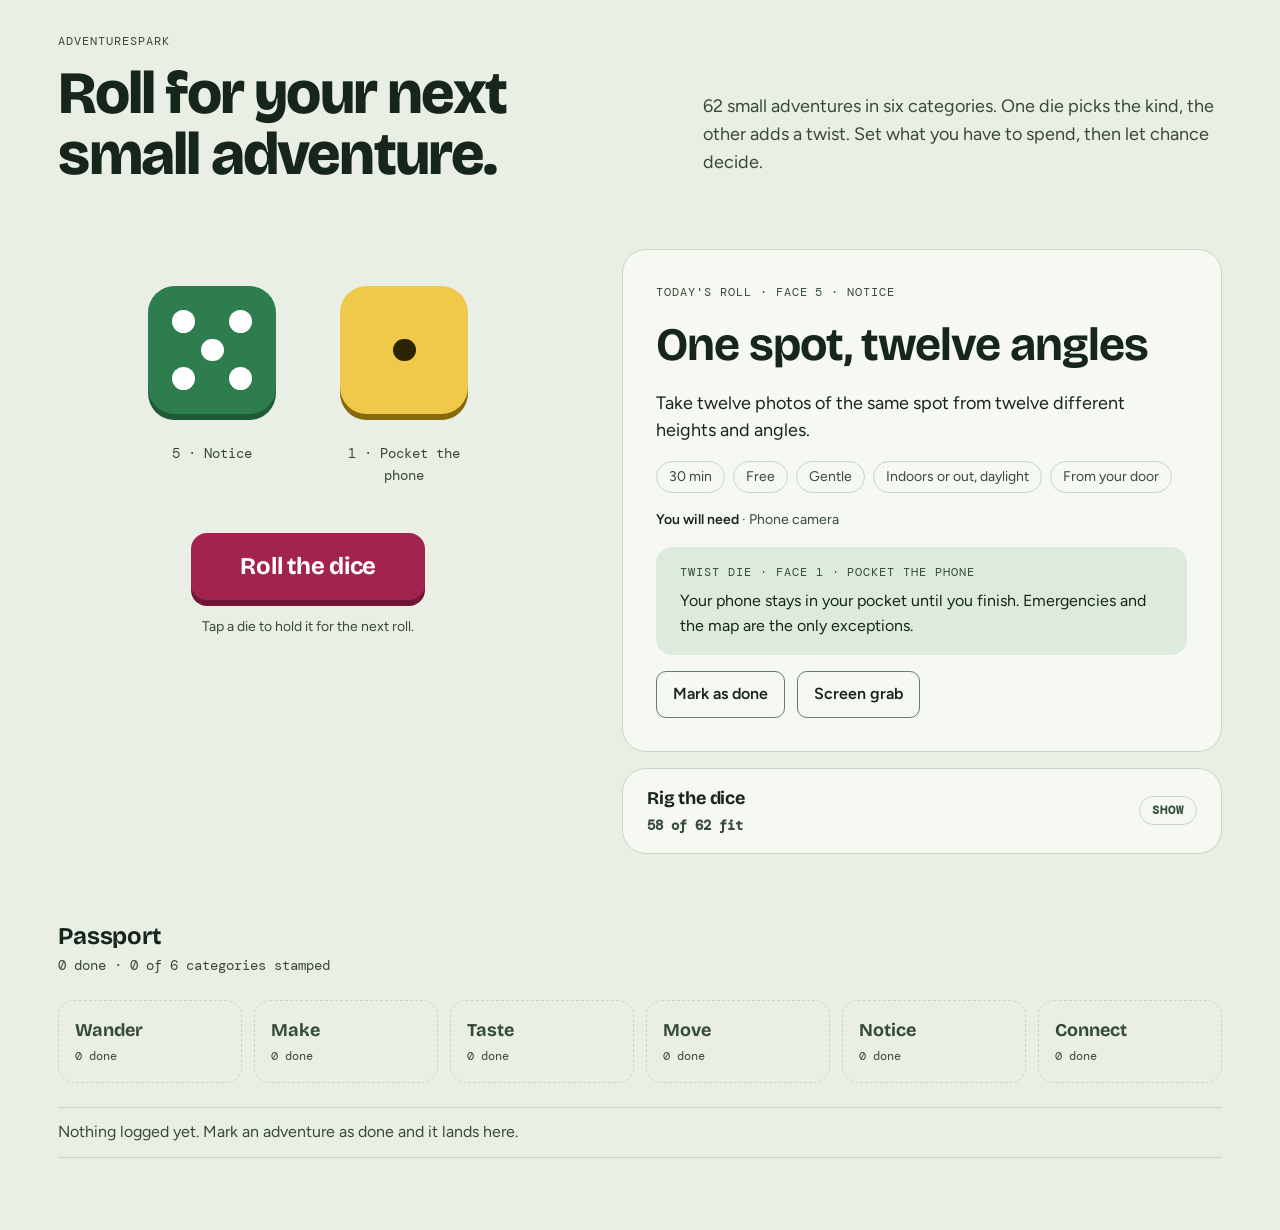
==== index.html @ 7edff2b3 "AdventureSpark v2: dice, constraints, 62 adventures, passport Co-Authored-By: Claude Sonnet 5.5 <nor" ====
<!doctype html>
<html lang="en-GB">
<head>
<meta charset="utf-8">
<meta name="viewport" content="width=device-width, initial-scale=1, viewport-fit=cover">
<meta name="description" content="Roll two dice to pick a small adventure that fits your time, budget, energy and company.">
<style>
:root{color-scheme:light;padding-top:env(safe-area-inset-top,0px);padding-bottom:env(safe-area-inset-bottom,0px)}
body{margin:0;font:14px system-ui}
img{max-width:100%}
[hidden]{display:none!important}
</style>
</head>
<body>
<title>AdventureSpark</title>
<link rel="stylesheet" href="https://fonts.googleapis.com/css2?family=Bricolage+Grotesque:opsz,wght@12..96,500..800&family=DM+Mono:wght@400;500&family=Figtree:wght@400;500;600;700&display=swap">
<style>
/* AdventureSpark design system
   Palette: Meadow. Colour roles: bg, surface, fg, muted, line; accent for selected states; tint for quiet panels;
   d1 category die, d2 twist die, go roll button. The three action hues stay apart so each job reads at a glance.
   Type: Bricolage Grotesque for display, Figtree for text, DM Mono for labels and numbers.
   Space 4/8/12/16/24/32/48/72. Radius 10/16/24. No icons: state is shown in words and colour.
   Layout: centred dice stage and result on the left, the constraint panel on the right, passport underneath. */
:root{
  --s-1:4px;--s-2:8px;--s-3:12px;--s-4:16px;--s-5:24px;--s-6:32px;--s-7:48px;--s-8:72px;
  --r-1:10px;--r-2:16px;--r-3:24px;
  --fs-xs:.75rem;--fs-sm:.875rem;--fs-md:1rem;--fs-lg:1.125rem;--fs-xl:1.5rem;
  --fs-2xl:clamp(1.9rem,4.2vw,2.9rem);--fs-hero:clamp(2.3rem,4.8vw,3.75rem);
  --display:"Bricolage Grotesque","Avenir Next","Segoe UI",system-ui,sans-serif;
  --body:"Figtree","Segoe UI",system-ui,-apple-system,sans-serif;
  --mono:"DM Mono",ui-monospace,"SFMono-Regular",Menlo,monospace;
}
:root{--bg:#E9EFE4;--surface:#F6F9F2;--fg:#17261A;--muted:#364A39;--line:#C9D6C2;--ctl:#667D69;--accent:#1B5934;--accent-fg:#FFFFFF;--tint:#DCEBDD;--d1:#2E7D4F;--d1-pip:#FFFFFF;--d1-deep:#1E5A37;--d2:#F0C94A;--d2-pip:#2E2300;--d2-deep:#85690A;--go:#A2234F;--go-fg:#FFFFFF;--go-deep:#701538}
@media (prefers-color-scheme: dark){:root:not([data-theme="light"]){--bg:#0F1B14;--surface:#16261C;--fg:#E3EFE5;--muted:#B5C9B9;--line:#25392B;--ctl:#6F8A75;--accent:#6FC99A;--accent-fg:#07210F;--tint:#183326;--d1:#6FC99A;--d1-pip:#07210F;--d1-deep:#3E8F64;--d2:#E8C451;--d2-pip:#2E2300;--d2-deep:#A8892A;--go:#F27AA2;--go-fg:#2A0614;--go-deep:#B04A70;color-scheme:dark}}
:root[data-theme="dark"]{--bg:#0F1B14;--surface:#16261C;--fg:#E3EFE5;--muted:#B5C9B9;--line:#25392B;--ctl:#6F8A75;--accent:#6FC99A;--accent-fg:#07210F;--tint:#183326;--d1:#6FC99A;--d1-pip:#07210F;--d1-deep:#3E8F64;--d2:#E8C451;--d2-pip:#2E2300;--d2-deep:#A8892A;--go:#F27AA2;--go-fg:#2A0614;--go-deep:#B04A70;color-scheme:dark}

*,*::before,*::after{box-sizing:border-box}
body{background:var(--bg);color:var(--fg);font:var(--fs-md)/1.55 var(--body);
  padding-block:var(--s-6) var(--s-8);
  padding-left:max(16px,env(safe-area-inset-left,0px));
  padding-right:max(16px,env(safe-area-inset-right,0px));}
.wrap{width:100%;max-width:1240px;margin-inline:auto;padding-inline:clamp(0px,3vw,40px);display:flex;flex-direction:column;gap:clamp(32px,5vw,64px)}
button{font:inherit;color:inherit;cursor:pointer}
:focus-visible{outline:2px solid var(--accent);outline-offset:3px}
h1,h2,h3,p,ul,ol{margin:0}
.eyebrow,.tag,.flabel{font-family:var(--mono);font-size:var(--fs-xs);letter-spacing:.08em;text-transform:uppercase;color:var(--muted)}

/* Header */
.top{display:flex;flex-direction:column;gap:var(--s-4)}
h1{font-family:var(--display);font-weight:800;font-size:var(--fs-hero);line-height:1.02;letter-spacing:-.03em;max-width:16ch;text-wrap:balance}
.lede{color:var(--muted);max-width:54ch;font-size:var(--fs-lg)}

/* Page grid */

/* Dice stage, centred */
.stage{--sz:clamp(96px,13vw,128px);display:flex;flex-direction:column;align-items:center;gap:var(--s-6);padding-block:var(--s-3) 0}
.dice{display:flex;gap:clamp(28px,6vw,64px)}
.die-col{display:flex;flex-direction:column;align-items:center;gap:var(--s-4);min-width:0}
.die{width:var(--sz);height:var(--sz);border-radius:calc(var(--sz) * .21);border:0;padding:calc(var(--sz) * .165);
  display:grid;grid-template-columns:repeat(3,1fr);grid-template-rows:repeat(3,1fr)}
.die-slot{height:calc(var(--sz) + 26px);display:flex;align-items:center}
.die i{display:block;width:80%;aspect-ratio:1;border-radius:50%;margin:auto}
#die1{background:var(--d1);--deep:var(--d1-deep)}
#die1 i.on{background:var(--d1-pip)}
#die2{background:var(--d2);--deep:var(--d2-deep)}
#die2 i.on{background:var(--d2-pip)}
.die{box-shadow:0 6px 0 var(--deep)}
.die[aria-pressed="true"]{box-shadow:0 6px 0 var(--deep),0 3px 0 7px var(--bg),0 3px 0 10px var(--fg)}
.die:focus-visible{outline:3px solid var(--accent);outline-offset:17px}
.die-label{font-family:var(--mono);font-size:var(--fs-sm);color:var(--muted);height:4.7em;max-width:14ch;text-align:center}
@keyframes tumble{0%{transform:rotate(0) translateY(0)}25%{transform:rotate(-12deg) translateY(-10px)}50%{transform:rotate(9deg) translateY(0)}75%{transform:rotate(-5deg) translateY(-5px)}100%{transform:rotate(0) translateY(0)}}
.rolling .die{animation:tumble .5s ease-in-out infinite}
.rolling .die-col:nth-child(2) .die{animation-delay:.12s}
.stage-actions{display:flex;flex-direction:column;align-items:center;gap:var(--s-4)}
.hint{font-size:var(--fs-sm);color:var(--muted);max-width:30ch;text-align:center}

/* Buttons */
.btn{min-height:44px;border:1px solid var(--ctl);background:var(--surface);border-radius:var(--r-1);padding:10px 16px;font-weight:600}
.btn:hover{border-color:var(--muted)}
.btn.primary{background:var(--accent);color:var(--accent-fg);border-color:var(--accent)}
.btn.primary:hover{filter:brightness(1.08)}
.btn.go{background:var(--go);color:var(--go-fg);border-color:transparent;box-shadow:0 6px 0 var(--go-deep);
  font-family:var(--display);font-weight:700;font-size:var(--fs-xl);letter-spacing:-.01em;padding:14px 48px;border-radius:var(--r-2);
  transition:transform .08s ease,box-shadow .08s ease}
.btn.go:hover{filter:brightness(1.06)}
.btn.go:active{transform:translateY(4px);box-shadow:0 2px 0 var(--go-deep)}
.stage .btn.go{min-width:min(100%,280px)}
.rig .btn.go{font-size:var(--fs-lg);padding:12px 28px}
.btn[disabled]{opacity:.55;cursor:default}
.btn[aria-pressed="true"]{background:var(--tint);border-color:var(--accent)}

/* Result card */
.card{background:var(--surface);border:1px solid var(--line);border-radius:var(--r-3);padding:clamp(20px,4vw,40px);display:flex;flex-direction:column;gap:var(--s-5)}
.adv-title{font-family:var(--display);font-weight:700;font-size:var(--fs-2xl);line-height:1.2;letter-spacing:-.02em;text-wrap:balance}
.adv-desc{font-size:var(--fs-lg);max-width:60ch}
.chips{list-style:none;padding:0;display:flex;flex-wrap:wrap;gap:var(--s-2)}
.chips li{font-size:var(--fs-sm);padding:4px 12px;border-radius:999px;border:1px solid var(--line);color:var(--muted)}
.kit{font-size:var(--fs-sm);color:var(--muted)}
.kit,.twist p,.note{max-width:70ch}
.sr-only{position:absolute;width:1px;height:1px;margin:-1px;padding:0;overflow:hidden;clip:rect(0 0 0 0);white-space:nowrap;border:0}
.btn[aria-disabled="true"]{opacity:.6;cursor:default}
.kit b{color:var(--fg);font-weight:600}
.twist{background:var(--tint);border-radius:var(--r-2);padding:var(--s-4) var(--s-5);display:flex;flex-direction:column;gap:var(--s-2)}
.note{font-size:var(--fs-sm);color:var(--muted)}
.actions{display:flex;flex-wrap:wrap;align-items:center;gap:var(--s-3)}
#toast{font-size:var(--fs-sm);color:var(--muted)}
.empty-actions{display:flex;flex-wrap:wrap;gap:var(--s-3)}

/* Play row: dice left, result right. Both sit inside the first screen on a laptop. */
.play{display:grid;grid-template-columns:minmax(0,1fr);gap:var(--s-6);align-items:start}
.side{display:flex;flex-direction:column;gap:var(--s-4);min-width:0}
@media (min-width:960px){
  .top{display:grid;grid-template-columns:minmax(0,1.15fr) minmax(0,1fr);column-gap:var(--s-7);row-gap:var(--s-3);align-items:end}
  .top .eyebrow{grid-column:1/-1}
  h1{max-width:none}
  .lede{padding-bottom:var(--s-2)}
  .play{grid-template-columns:minmax(0,5fr) minmax(0,6fr);gap:clamp(32px,5vw,80px)}
  .stage{gap:var(--s-5);padding-top:var(--s-5)}
  .card{padding:clamp(24px,2.6vw,36px);gap:var(--s-4)}
}
@media (min-width:960px) and (max-height:760px){
  .stage{--sz:clamp(88px,10vw,112px);gap:var(--s-4);padding-top:var(--s-2)}
  .card{gap:var(--s-3)}
}

/* Constraint panel: closed by default and secondary to the roll */
.rig{background:var(--surface);border:1px solid var(--line);border-radius:var(--r-3);min-width:0}
.rig h2{margin:0}
.rig-head{min-height:44px;width:100%;display:flex;justify-content:space-between;align-items:center;gap:var(--s-3);background:transparent;border:0;padding:var(--s-4) var(--s-5);text-align:left;border-radius:var(--r-3)}
.rig-title{display:block;font-family:var(--display);font-weight:700;font-size:var(--fs-lg);letter-spacing:-.01em}
.rig-head .count{display:block;margin-top:2px}
.rig-state{flex:none;font-family:var(--mono);font-size:var(--fs-xs);letter-spacing:.08em;text-transform:uppercase;color:var(--muted);border:1px solid var(--line);border-radius:999px;padding:4px 12px}
.rig-body{display:grid;grid-template-rows:1fr;transition:grid-template-rows .3s ease,visibility .3s}
.rig.collapsed .rig-body{grid-template-rows:0fr;visibility:hidden}
.rig-clip{overflow:hidden;min-height:0}
.rig-pad{padding:0 var(--s-5) var(--s-5);display:flex;flex-direction:column;gap:var(--s-5)}
.count{font-family:var(--mono);font-size:var(--fs-sm);color:var(--muted)}
.filters{display:grid;grid-template-columns:repeat(auto-fit,minmax(min(100%,260px),1fr));gap:var(--s-5) var(--s-6)}
.fgroup{display:flex;flex-direction:column;gap:var(--s-2);min-width:0}
.chips-row{display:flex;flex-wrap:wrap;gap:var(--s-2)}
.chip{min-height:44px;border:1px solid var(--ctl);background:transparent;border-radius:999px;padding:6px 16px;font-size:var(--fs-sm);font-weight:500}
.chip:hover{border-color:var(--muted)}
.chip[aria-checked="true"]{background:var(--accent);border-color:var(--accent);color:var(--accent-fg)}
.toggle{min-height:44px;display:flex;gap:var(--s-3);align-items:center;font-size:var(--fs-sm)}
.toggle input{flex:none;accent-color:var(--accent);width:24px;height:24px}
.legend{list-style:none;padding:0;display:grid;grid-template-columns:repeat(auto-fit,minmax(min(100%,200px),1fr));column-gap:var(--s-6);row-gap:2px;border-top:1px solid var(--line);padding-top:var(--s-4)}
.legend li{display:grid;grid-template-columns:1.4rem minmax(0,1fr) auto;gap:var(--s-2);font-size:var(--fs-sm);align-items:baseline;padding:3px 0}
.legend .n{font-family:var(--mono);color:var(--muted)}
.legend .h{color:var(--muted);font-size:var(--fs-xs);display:block}
.legend .c{font-family:var(--mono);font-variant-numeric:tabular-nums}
.rig-actions{display:flex;flex-wrap:wrap;align-items:center;gap:var(--s-3)}

/* Passport */
.passport{display:flex;flex-direction:column;gap:var(--s-5)}
.passport h2{font-family:var(--display);font-weight:700;font-size:var(--fs-xl);letter-spacing:-.01em}
.stamps{display:grid;grid-template-columns:repeat(auto-fit,minmax(140px,1fr));gap:var(--s-3)}
.stamp{border:1.5px dashed var(--line);border-radius:var(--r-2);padding:var(--s-4) var(--s-4);display:flex;flex-direction:column;gap:2px;color:var(--muted)}
.stamp b{font-family:var(--display);font-size:var(--fs-lg);color:inherit}
.stamp span{font-family:var(--mono);font-size:var(--fs-xs);font-variant-numeric:tabular-nums}
.stamp.on{border:1.5px solid var(--accent);background:var(--tint);color:var(--fg)}
.log{list-style:none;padding:0;display:flex;flex-direction:column;border-top:1px solid var(--line)}
.log li{display:flex;gap:var(--s-3);align-items:center;padding:var(--s-3) 0;border-bottom:1px solid var(--line)}
.log .t{flex:1;min-width:0;overflow-wrap:anywhere}
.log .d{font-family:var(--mono);font-size:var(--fs-xs);color:var(--muted);white-space:nowrap}
.log button{min-height:44px;min-width:44px;border:0;background:transparent;color:var(--muted);padding:4px 8px;border-radius:8px;font-family:var(--mono);font-size:var(--fs-xs);letter-spacing:.06em;text-transform:uppercase}
.log button:hover{color:var(--fg)}
.stats{font-family:var(--mono);font-size:var(--fs-sm);color:var(--muted)}

/* Screen grab overlay */
.overlay{position:fixed;inset:0;z-index:20;background:rgba(6,14,16,.72);display:flex;align-items:center;justify-content:center;
  padding:max(16px,env(safe-area-inset-top,0px)) max(16px,env(safe-area-inset-right,0px)) max(16px,env(safe-area-inset-bottom,0px)) max(16px,env(safe-area-inset-left,0px))}
.sheet{background:var(--surface);border:1px solid var(--line);border-radius:var(--r-2);padding:var(--s-4);width:min(100%,440px);max-height:100%;overflow:auto;display:flex;flex-direction:column;gap:var(--s-3)}
.sheet img{display:block;width:100%;height:auto;border-radius:var(--r-1)}
.sheet .hint{max-width:none;text-align:left}
@media (prefers-reduced-motion:reduce){.rolling .die{animation:none}.rig-body,.btn.go{transition:none}}
</style>

<div class="wrap">
  <header class="top">
    <p class="eyebrow">AdventureSpark</p>
    <h1>Roll for your next small adventure.</h1>
    <p class="lede" id="lede"></p>
  </header>

  <div class="play">
      <section class="stage" id="stage" aria-label="Dice">
        <div class="dice">
          <div class="die-col">
            <div class="die-slot"><button class="die" id="die1" type="button" aria-pressed="false"></button></div>
            <p class="die-label" id="lab1"></p>
          </div>
          <div class="die-col">
            <div class="die-slot"><button class="die" id="die2" type="button" aria-pressed="false"></button></div>
            <p class="die-label" id="lab2"></p>
          </div>
        </div>
        <div class="stage-actions">
          <button class="btn go" id="rollBtn" type="button">Roll the dice</button>
          <p class="hint">Tap a die to hold it for the next roll.</p>
        </div>
      </section>
      <div class="side">
      <article class="card" id="card" aria-live="polite" aria-atomic="true"></article>
    <aside class="rig collapsed" id="rig" aria-label="Constraints">
        <h2>
          <button class="rig-head" id="rigHead" type="button" aria-expanded="false" aria-controls="rigBody">
            <span><span class="rig-title">Rig the dice</span><span class="count" id="count"></span></span>
            <span class="rig-state" id="rigState">Show</span>
          </button>
        </h2>
        <div class="rig-body" id="rigBody"><div class="rig-clip"><div class="rig-pad">
        <div class="filters" id="filters"></div>
        <label class="toggle" for="season">
          <input type="checkbox" id="season" checked>
          <span id="seasonLabel"></span>
        </label>
        <ol class="legend" id="legend" aria-label="Die faces"></ol>
        <div class="rig-actions">
          <button class="btn go" id="rollBtn2" type="button">Roll with these</button>
          <button class="btn" id="resetBtn" type="button">Reset</button>
        </div>
        </div></div></div>
    </aside>
      </div>
  </div>


  <section class="passport" aria-label="Passport">
    <div>
      <h2>Passport</h2>
      <p class="stats" id="stats"></p>
    </div>
    <div class="stamps" id="stamps"></div>
    <ul class="log" id="log"></ul>
  </section>
</div>

<p class="sr-only" id="sr" role="status"></p>
<div class="overlay" id="overlay" hidden role="dialog" aria-modal="true" aria-label="Screen grab">
  <div class="sheet">
    <img id="grabImg" alt="Your adventure as an image">
    <p class="hint">Press and hold the image on a phone, or right-click it on a computer, to save it.</p>
    <div class="actions">
      <button class="btn primary" id="grabCopy" type="button">Copy image</button>
      <button class="btn" id="grabClose" type="button">Close</button>
      <span id="grabMsg" role="status" style="font-size:.88rem;color:var(--muted)"></span>
    </div>
  </div>
</div>

<script>
(function(){
/*DATA*/
const A=(c,t,d,m,p,e,w,l,r,who,k,s)=>({c:c,t:t,d:d,m:m,p:p,e:e,w:w,l:l,r:r,who:who,k:k||'',s:s||''});
const ALL=[
/* Wander */
A(0,"Three left turns","Leave your door and turn left at the first three junctions. From there, turn right whenever you can until you reach a street you have never walked down.",30,0,1,"out","any",0,"spf","Comfortable shoes"),
A(0,"Bus roulette","Board the first bus that arrives, ride it for twenty minutes, then get off and find your own way home on foot.",240,1,1,"out","day",1,"sp","Contactless card or change"),
A(0,"Alphabet street hunt","Find something on your route for every letter of the alphabet: shop signs, street names, doorplates. Race a friend, or race yourself.",90,0,1,"out","day",0,"spgf","Phone or notebook"),
A(0,"Oldest thing on the street","Track down the oldest building, tree or marker within a ten-minute walk, then find out roughly when it was put there.",90,0,1,"out","day",0,"spf","Phone for the lookup"),
A(0,"Cut-through collector","Follow every alley, footpath and cut-through within a mile of home that you have always walked past.",90,0,2,"out","day",0,"spf","Sturdy shoes"),
A(0,"Lit windows loop","After dark, walk a loop and pick the three best-lit things you pass: a window, a shop sign, a streetlight. Describe each in one line when you get back.",90,0,1,"out","night",0,"sp","Torch, warm layers","c"),
A(0,"Sun-down spot","Find the best place within thirty minutes' walk to watch the sun set, and be there before it goes.",90,0,1,"out","day",0,"spf","A flask if it is cold"),
A(0,"Map from memory","Draw your neighbourhood from memory, then walk it with the map and correct everything you got wrong.",90,0,1,"any","day",0,"spf","Paper and a pen"),
A(0,"Next train out","Check the departures board at your nearest station, take the first train under an hour away, and spend the day wherever it drops you.",600,2,2,"out","day",2,"sp","Rail fare, a charged phone"),
A(0,"Follow the water","Pick the nearest river, canal or stream and follow it for as far as you can before you have to turn round.",240,0,2,"out","day",1,"spgf","Snacks and water"),
/* Make */
A(1,"Pocket zine","Fold one sheet of A4 into an eight-page mini zine about your week, then give it to someone.",90,0,1,"in","any",0,"spgf","One sheet of paper, scissors, pens"),
A(1,"Cardboard landmark","Build a model of a real landmark, or a place that does not exist, out of nothing but recycling.",90,0,1,"in","any",0,"spgf","Cardboard, tape, scissors"),
A(1,"Postcard to future you","Write a postcard to yourself about what you hope is true in a month, and post it.",30,1,1,"any","any",0,"sp","Postcard, stamp"),
A(1,"Three ways to draw a mug","Draw one object three times: ten minutes, three minutes, then thirty seconds with your other hand.",30,0,1,"in","any",0,"spgf","Paper, pencil"),
A(1,"Fix the thing","Pick the object you have been ignoring for months, such as a wobbly shelf, a squeaky hinge or a missing button, and fix it today.",90,0,2,"in","any",0,"sp","Whatever the job needs"),
A(1,"Playlist for a stranger","Describe an imaginary person in one sentence, then make a ten-track playlist that suits them exactly.",30,0,1,"any","any",0,"sp","A music app"),
A(1,"Ten-second film","Make a stop-motion film at least ten seconds long using a phone and objects from around the house.",90,0,1,"in","any",0,"spgf","Phone, something to prop it on"),
A(1,"Jam-jar lanterns","Make a few jam-jar lanterns, then put them along a path or doorstep as the light fades.",90,1,1,"any","night",0,"spgf","Jars, tea lights, string","c"),
A(1,"Loaf from scratch","Bake a loaf of bread from flour, water, yeast and salt, and eat the first slice warm.",240,1,2,"in","any",0,"spgf","Flour, yeast, salt, an oven"),
A(1,"Seed bombs","Mix compost, clay and wildflower seeds into small balls, then drop them in a scruffy patch of ground you have permission to brighten.",90,1,1,"any","day",0,"spgf","Compost, clay, wildflower seeds","w"),
/* Taste */
A(2,"Back-of-the-cupboard dinner","Cook a meal from the three oldest things in your kitchen, plus staples. No shopping allowed.",90,0,1,"in","any",0,"spgf","Whatever is in the cupboard"),
A(2,"Cheapest-on-the-menu lunch","Eat somewhere you have never been and order the cheapest thing on the menu. Share it, or add the second cheapest.",90,1,1,"in","day",1,"sp","Cash or card"),
A(2,"Unknown aisle","Visit a food shop from a cuisine you rarely cook, buy three things you cannot identify, then cook with all of them.",240,1,1,"any","day",1,"sp","A shopping bag"),
A(2,"Flask picnic","Take a flask of something hot and a sandwich to the best view you can reach and eat it slowly.",90,1,1,"out","day",1,"spgf","Flask, a blanket","c"),
A(2,"Blind taste test","Buy five versions of one thing (crisps, hot sauce, chocolate) and score them blind.",90,1,1,"in","any",0,"pgf","Five products, paper and a pen"),
A(2,"Hot drink hop","Visit three places for a hot drink, rate each out of ten, and crown a winner.",240,2,1,"out","day",1,"spg","Enough for three drinks","c"),
A(2,"Ice cream in the cold","Walk to get an ice cream on the coldest day this week and eat it outside.",30,1,1,"out","day",0,"spgf","Gloves","c"),
A(2,"Forage and bake","Pick blackberries, apples or other fruit you can identify with total certainty, then bake something with it.",240,1,2,"out","day",1,"spgf","Bag, flour, butter, sugar","w"),
A(2,"Cook a country","Close your eyes, point at a map, and cook a dish from wherever your finger lands.",240,1,2,"in","any",0,"spgf","Ingredients for one dish"),
A(2,"Breakfast for dinner","Eat breakfast food for dinner tonight, or dinner food for breakfast tomorrow, and see which version wins.",30,0,1,"in","any",0,"spgf","Eggs, toast, imagination"),
/* Move */
A(3,"Hill repeats","Find the steepest hill within a mile and walk or jog up it five times, with a slow stroll down each time.",30,0,3,"out","any",0,"sp","Decent footwear"),
A(3,"Wild dip","Take a cold swim or paddle somewhere safe and legal, with a friend on the bank. Get warm again within minutes.",90,0,3,"out","day",1,"pg","Towel, flask, warm clothes","w"),
A(3,"Whole-album dance","Put on one full album and dance in the living room until it ends.",90,0,2,"in","any",0,"spgf","An album and a bit of space"),
A(3,"End of the cycle path","Follow the nearest signed cycle route as far as it goes, then ride back.",240,0,2,"out","day",1,"spg","Bike, helmet, puncture kit"),
A(3,"Playground circuit","Use the park equipment as a gym: five rounds of climbing, pull-ups, balancing and swinging.",30,0,2,"out","day",0,"spgf","Trainers"),
A(3,"No-destination walk","Walk for ninety minutes with no destination and never retrace a step.",90,0,2,"out","day",0,"spf","Good shoes"),
A(3,"First frost walk","Go out early to find frost on the grass and keep walking until the sun clears it.",30,0,1,"out","day",0,"spf","Warm layers","c"),
A(3,"Park kick-about","Take a ball or frisbee to the park and play for an hour, however badly.",90,0,2,"out","day",0,"pgf","A ball or frisbee"),
A(3,"Rain walk","Dress properly and go out in the rain on purpose for thirty minutes. Jump in at least one puddle.",30,0,2,"out","any",0,"spgf","Waterproofs"),
A(3,"Early summit","Climb the nearest hill or high point before nine in the morning and have breakfast at the top.",240,1,3,"out","day",1,"pg","Breakfast in a bag, layers"),
/* Notice */
A(4,"Sit spot","Sit in one outdoor spot for thirty minutes and list everything you see, hear and smell.",30,0,1,"out","day",0,"spf","A notebook"),
A(4,"Twenty of one colour","Pick a colour and find twenty examples of it within half an hour.",30,0,1,"out","day",0,"spgf","Phone or notebook"),
A(4,"Naked-eye stargazing","Find a dark spot and identify three constellations or planets without a telescope.",90,0,1,"out","night",1,"spgf","A star app, a warm coat"),
A(4,"Listening walk","Walk for twenty minutes without headphones and write down every distinct sound you hear.",30,0,1,"out","day",0,"spf","A notebook"),
A(4,"Museum staring contest","Visit a free museum or gallery, choose one object, and look at it for ten full minutes.",90,0,1,"in","day",1,"sp","Opening hours checked"),
A(4,"One spot, twelve angles","Take twelve photos of the same spot from twelve different heights and angles.",30,0,1,"any","day",0,"spf","Phone camera"),
A(4,"Bench stories","Sit on a bench and invent a short story for each of three strangers who pass.",30,0,1,"out","day",0,"sp","Nothing but patience"),
A(4,"Dark park listen","Stand still in a dark park or field for ten minutes and listen for owls and foxes.",90,0,1,"out","night",1,"spg","Warm layers, a torch","c"),
A(4,"Pond dip","Look closely at one pond, rock pool or stream for half an hour and find five living things.",90,0,1,"out","day",1,"spgf","Magnifier, a net or a jar","w"),
A(4,"Bookshop lucky dip","Go to a library or second-hand bookshop, take the tenth book on the third shelf, and read its first chapter there.",90,1,1,"in","day",0,"sp","Library card or small change"),
A(4,"Sunrise stillness","Be outside before sunrise and watch the sky change until the sun is properly up.",30,0,1,"out","any",0,"sp","A warm drink"),
/* Connect */
A(5,"Three local tips","Ask three people you meet (a shopkeeper, a neighbour, a dog walker) for their favourite local spot, then visit one.",90,0,1,"out","day",0,"sp","Nothing at all"),
A(5,"A proper letter","Write a handwritten letter to a friend about something small from this week, and post it.",30,1,1,"in","any",0,"sp","Paper, envelope, stamp"),
A(5,"Doorstep gift","Bake or buy something small and leave it with a note for a neighbour.",90,1,1,"out","any",0,"spf","Something to give, a card"),
A(5,"Call someone you have lost touch with","Phone someone you have not spoken to in a year and ask what the best part of their year has been.",30,0,1,"any","any",0,"s","A phone and ten spare minutes"),
A(5,"House-rule game night","Play a game you know well, but each person invents one new rule before it starts.",90,0,1,"in","night",0,"pgf","A board or card game"),
A(5,"Skill swap","Teach someone something in twenty minutes and ask them to do the same in return.",90,0,1,"in","any",0,"pg","Whatever you are teaching"),
A(5,"Litter-pick morning","Fill a few bags with litter from a park or street near you, and chat to anyone who stops to say thanks.",240,0,2,"out","day",1,"spgf","Gloves, bin bags"),
A(5,"Five sincere compliments","Give five specific compliments to five different people today and notice what happens.",30,0,1,"any","any",0,"sp","A little courage"),
A(5,"Photo-album evening","Open an old photo folder or album with someone and tell the stories behind six pictures.",90,0,1,"in","night",0,"pgf","Photos, a hot drink"),
A(5,"Quiz night solo","Turn up to a pub quiz alone and ask to join the team that has a spare seat.",240,1,1,"in","night",1,"s","Cash for a drink"),
A(5,"Park-bench hello","Say hello to everyone you pass on a thirty-minute walk and keep a tally of who answers.",30,0,1,"out","day",0,"sp","A friendly face")
];
/*END*/

const CATS=[
  {n:"Wander",h:"explore on foot or by bus"},
  {n:"Make",h:"create something with your hands"},
  {n:"Taste",h:"eat and drink something new"},
  {n:"Move",h:"get your pulse up"},
  {n:"Notice",h:"slow, close attention"},
  {n:"Connect",h:"involve other people"}
];
const TWISTS=[
  {n:"Pocket the phone",d:"Your phone stays in your pocket until you finish. Emergencies and the map are the only exceptions."},
  {n:"One photo",d:"Take exactly one photo, and choose it carefully."},
  {n:"Report back",d:"Send one friend a single sentence about it before bed."},
  {n:"Start now",d:"Start within ten minutes of this roll. No planning."},
  {n:"Stretch it",d:"Make it 20% bigger: a little longer, further or braver than planned."},
  {n:"Clean roll",d:"No twist. Do it your way."}
];
const FILTERS=[
  {k:"m",label:"Time I have",opts:[[30,"30 min"],[90,"90 min"],[240,"Half day"],[600,"All day"]],test:function(a,v){return a.m<=v}},
  {k:"p",label:"Budget",opts:[[0,"Free"],[1,"Up to £10"],[2,"Treat me"]],test:function(a,v){return a.p<=v}},
  {k:"e",label:"Energy",opts:[[1,"Gentle"],[2,"Up to steady"],[3,"Bring it on"]],test:function(a,v){return a.e<=v}},
  {k:"who",label:"Company",opts:[["s","Just me"],["p","Two of us"],["g","A group"],["f","With kids"]],test:function(a,v){return a.who.indexOf(v)>-1}},
  {k:"w",label:"Setting",opts:[["in","Indoors"],["out","Outdoors"]],test:function(a,v){return a.w==="any"||a.w===v}},
  {k:"l",label:"Light",opts:[["day","Daylight"],["night","After dark"]],test:function(a,v){return a.l==="any"||a.l===v}},
  {k:"r",label:"Reach",opts:[[0,"From my door"],[1,"Short trip"],[2,"Anywhere"]],test:function(a,v){return a.r<=v}}
];
const TL={30:"30 min",90:"About 90 min",240:"Half a day",600:"A full day"};
const PL=["Free","Under £10","A treat"];
const EL=["","Gentle","Steady","Big effort"];
const WL={"in":"Indoors","out":"Outdoors","any":"Indoors or out"};
const LL={"day":"Daylight","night":"After dark","any":""};
const RL=["From your door","Short trip","Day trip"];

const MONTH=new Date().getMonth();
const WARM=MONTH>=3&&MONTH<=8;
const state={m:null,p:null,e:null,who:null,w:null,l:null,r:null,season:true};
const held=[false,false];
let cur={adv:null,cat:0,twist:0};
let rolling=false;
const seen=new Set();
const reduce=window.matchMedia&&window.matchMedia("(prefers-reduced-motion: reduce)").matches;
const $=function(id){return document.getElementById(id)};
const chipRefs={};

function loadDone(){
  try{
    const v=JSON.parse(localStorage.getItem("adventurespark-done")||"[]");
    return Array.isArray(v)?v.filter(function(x){return x&&typeof x.t==="string"}):[];
  }catch(e){return []}
}
let done=loadDone();
function saveDone(){try{localStorage.setItem("adventurespark-done",JSON.stringify(done))}catch(e){}}
function isDone(t){return done.some(function(x){return x.t===t})}

function seasonOK(a){return !a.s||(a.s==="w")===WARM}
function matches(a,skip){
  if(skip!=="season"&&state.season&&!seasonOK(a))return false;
  return FILTERS.every(function(f){return f.k===skip||state[f.k]==null||f.test(a,state[f.k])});
}
function pool(skip){return ALL.filter(function(a){return matches(a,skip)})}

function esc(s){return String(s).replace(/[&<>"]/g,function(c){return {"&":"&amp;","<":"&lt;",">":"&gt;",'"':"&quot;"}[c]})}
function pips(n){
  const P={1:[4],2:[0,8],3:[0,4,8],4:[0,2,6,8],5:[0,2,4,6,8],6:[0,2,3,5,6,8]}[n];
  let h="";
  for(let i=0;i<9;i++)h+="<i"+(P.indexOf(i)>-1?' class="on"':"")+"></i>";
  return h;
}
function setDice(c,t){
  $("die1").innerHTML=pips(c+1);
  $("die2").innerHTML=pips(t+1);
  $("die1").setAttribute("aria-pressed",String(held[0]));
  $("die2").setAttribute("aria-pressed",String(held[1]));
  $("die1").setAttribute("aria-label","Hold category die. Showing "+(c+1)+", "+CATS[c].n+".");
  $("die2").setAttribute("aria-label","Hold twist die. Showing "+(t+1)+", "+TWISTS[t].n+".");
  $("lab1").textContent=(c+1)+" · "+CATS[c].n+(held[0]?" · held":"");
  $("lab2").textContent=(t+1)+" · "+TWISTS[t].n+(held[1]?" · held":"");
}

function renderCard(label,note){
  const a=cur.adv,tw=TWISTS[cur.twist];
  const chips=[TL[a.m],PL[a.p],EL[a.e],WL[a.w]+(LL[a.l]?", "+LL[a.l].toLowerCase():""),RL[a.r]];
  $("card").innerHTML=
    '<p class="tag">'+esc(label)+' · Face '+(cur.cat+1)+' · '+esc(CATS[cur.cat].n)+'</p>'+
    '<h2 class="adv-title">'+esc(a.t)+'</h2>'+
    '<p class="adv-desc">'+esc(a.d)+'</p>'+
    '<ul class="chips">'+chips.map(function(c){return '<li>'+esc(c)+'</li>'}).join("")+'</ul>'+
    '<p class="kit"><b>You will need</b> · '+esc(a.k)+'</p>'+
    '<div class="twist"><p class="tag">Twist die · Face '+(cur.twist+1)+' · '+esc(tw.n)+'</p><p>'+esc(tw.d)+'</p></div>'+
    (note?'<p class="note">'+esc(note)+'</p>':'')+
    '<div class="actions"><button class="btn" id="doneBtn" type="button"></button><button class="btn" id="grabBtn" type="button">Screen grab</button><span id="toast" role="status"></span></div>';
  syncDoneBtn();
  $("doneBtn").onclick=function(){
    if(isDone(a.t))done=done.filter(function(x){return x.t!==a.t});
    else done.push({t:a.t,ts:Date.now()});
    saveDone();syncDoneBtn();renderPassport();
  };
  $("grabBtn").onclick=grab;
}
function syncDoneBtn(){
  const b=$("doneBtn");if(!b)return;
  const d=isDone(cur.adv.t);
  b.textContent=d?"Done · undo":"Mark as done";
  b.setAttribute("aria-pressed",String(d));
}
function toast(msg){const t=$("toast");if(t){t.textContent=msg;setTimeout(function(){if(t.textContent===msg)t.textContent=""},2200)}}
function copyText(txt){
  function fallback(){
    try{
      const ta=document.createElement("textarea");ta.value=txt;ta.setAttribute("readonly","");
      ta.style.position="fixed";ta.style.opacity="0";document.body.appendChild(ta);ta.select();
      const ok=document.execCommand("copy");document.body.removeChild(ta);
      toast(ok?"Copied":"Select the text and copy it manually");
    }catch(e){toast("Copy is not available here")}
  }
  try{
    if(navigator.clipboard&&navigator.clipboard.writeText){
      navigator.clipboard.writeText(txt).then(function(){toast("Copied")},fallback);
    }else fallback();
  }catch(e){fallback()}
}

function renderEmpty(){
  let best=null;
  FILTERS.forEach(function(f){
    if(state[f.k]!=null){
      const n=pool(f.k).length;
      if(!best||n>best.n)best={k:f.k,n:n,label:f.label};
    }
  });
  if(state.season){
    const n=pool("season").length;
    if(!best||n>best.n)best={k:"season",n:n,label:"Season"};
  }
  const relax=best&&best.n>0;
  $("card").innerHTML=
    '<p class="tag">No match</p>'+
    '<h2 class="adv-title">Nothing fits that combination.</h2>'+
    '<p class="adv-desc">'+(relax?'Relaxing one constraint unlocks '+best.n+(best.n===1?' adventure':' adventures')+'.':'These constraints rule out every adventure. Reset them and try a looser mix.')+'</p>'+
    '<div class="empty-actions">'+(relax?'<button class="btn primary" id="relaxBtn" type="button">Drop “'+esc(best.label)+'”</button>':'')+'<button class="btn" id="resetBtn2" type="button">Reset all</button></div>';
  if(relax)$("relaxBtn").onclick=function(){
    if(best.k==="season"){state.season=false;$("season").checked=false}
    else state[best.k]=null;
    syncFilters();updateCount();roll(false);
  };
  $("resetBtn2").onclick=resetAll;
}

function updateCount(){
  const p=pool();
  const active=FILTERS.filter(function(f){return state[f.k]!=null}).length;
  $("count").textContent=p.length+" of "+ALL.length+" fit"+(active?" · "+active+(active===1?" filter":" filters"):"");
  const counts=CATS.map(function(){return 0});
  p.forEach(function(a){counts[a.c]++});
  $("legend").innerHTML=CATS.map(function(c,i){
    return '<li><span class="n">'+(i+1)+'</span><span>'+esc(c.n)+'<span class="h">'+esc(c.h)+'</span></span><span class="c">'+counts[i]+'</span></li>';
  }).join("");
}

function renderFilters(){
  const host=$("filters");host.innerHTML="";
  FILTERS.forEach(function(f){
    const g=document.createElement("div");g.className="fgroup";
    const l=document.createElement("p");l.className="flabel";l.id="fl-"+f.k;l.textContent=f.label;
    const row=document.createElement("div");row.className="chips-row";
    row.setAttribute("role","radiogroup");row.setAttribute("aria-labelledby",l.id);
    chipRefs[f.k]=[];
    [[null,"Any"]].concat(f.opts).forEach(function(o){
      const b=document.createElement("button");b.type="button";b.className="chip";b.textContent=o[1];
      b.setAttribute("role","radio");
      b.onclick=function(){state[f.k]=o[0];syncFilters();updateCount()};
      b.onkeydown=function(e){
        const list=chipRefs[f.k];const i=list.findIndex(function(r){return r.b===b});
        let n=-1;
        if(e.key==="ArrowRight"||e.key==="ArrowDown")n=(i+1)%list.length;
        else if(e.key==="ArrowLeft"||e.key==="ArrowUp")n=(i-1+list.length)%list.length;
        else if(e.key==="Home")n=0;
        else if(e.key==="End")n=list.length-1;
        if(n<0)return;
        e.preventDefault();state[f.k]=list[n].v;syncFilters();updateCount();list[n].b.focus();
      };
      row.appendChild(b);chipRefs[f.k].push({v:o[0],b:b});
    });
    g.appendChild(l);g.appendChild(row);host.appendChild(g);
  });
  syncFilters();
}
function syncFilters(){
  FILTERS.forEach(function(f){
    chipRefs[f.k].forEach(function(r){const on=state[f.k]===r.v;r.b.setAttribute("aria-checked",String(on));r.b.tabIndex=on?0:-1});
  });
}
function resetAll(){
  FILTERS.forEach(function(f){state[f.k]=null});
  state.season=true;$("season").checked=true;
  syncFilters();updateCount();
}

function tumble(cat,twist,cb){
  if(reduce){setDice(cat,twist);cb();return}
  rolling=true;$("stage").classList.add("rolling");$("rollBtn").setAttribute("aria-disabled","true");$("rollBtn2").setAttribute("aria-disabled","true");
  let n=0;
  const iv=setInterval(function(){
    n++;
    if(n<10){
      setDice(held[0]?cur.cat:Math.floor(Math.random()*6),held[1]?cur.twist:Math.floor(Math.random()*6));
    }else{
      clearInterval(iv);setDice(cat,twist);
      rolling=false;$("stage").classList.remove("rolling");$("rollBtn").removeAttribute("aria-disabled");$("rollBtn2").removeAttribute("aria-disabled");
      cb();
    }
  },85);
}

function roll(fromPanel){
  if(rolling)return;
  const p=pool();
  if(!p.length){renderEmpty();return}
  let cands=p.filter(function(a){return !seen.has(a.t)&&!isDone(a.t)});
  if(!cands.length)cands=p.filter(function(a){return !seen.has(a.t)});
  if(!cands.length){p.forEach(function(a){seen.delete(a.t)});cands=p}
  let note="";
  let cat;
  if(held[0]&&cands.some(function(a){return a.c===cur.cat}))cat=cur.cat;
  else{
    if(held[0]){held[0]=false;note="Your held die was released because nothing left under these filters matches that category."}
    const cs=[];cands.forEach(function(a){if(cs.indexOf(a.c)<0)cs.push(a.c)});
    cat=cs[Math.floor(Math.random()*cs.length)];
  }
  const inCat=cands.filter(function(a){return a.c===cat});
  const adv=inCat[Math.floor(Math.random()*inCat.length)];
  const twist=held[1]?cur.twist:Math.floor(Math.random()*6);
  seen.add(adv.t);
  $("sr").textContent="Rolling the dice";tumble(cat,twist,function(){
    cur={adv:adv,cat:cat,twist:twist};
    renderCard("Your roll",note);
    if(fromPanel){try{$("stage").scrollIntoView({block:"start",behavior:reduce?"auto":"smooth"})}catch(e){}}
  });
}

function renderPassport(){
  const byT={};ALL.forEach(function(a){byT[a.t]=a});
  const counts=CATS.map(function(){return 0});
  done.forEach(function(x){const a=byT[x.t];if(a)counts[a.c]++});
  const stamped=counts.filter(function(n){return n>0}).length;
  $("stats").textContent=done.length+" done · "+stamped+" of 6 categories stamped";
  $("stamps").innerHTML=CATS.map(function(c,i){
    return '<div class="stamp'+(counts[i]?' on':'')+'"><b>'+esc(c.n)+'</b><span>'+counts[i]+' done</span></div>';
  }).join("");
  const log=$("log");
  if(!done.length){
    log.innerHTML='<li><span class="t" style="color:var(--muted)">Nothing logged yet. Mark an adventure as done and it lands here.</span></li>';
    return;
  }
  log.innerHTML=done.slice(-6).reverse().map(function(x){
    const d=new Date(x.ts).toLocaleDateString("en-GB",{day:"numeric",month:"short"});
    return '<li><span class="t">'+esc(x.t)+'</span><span class="d">'+esc(d)+'</span><button type="button" data-ts="'+x.ts+'" data-t="'+esc(x.t)+'" aria-label="Remove '+esc(x.t)+' from log">Remove</button></li>';
  }).join("");
  Array.prototype.forEach.call(log.querySelectorAll("button"),function(b){
    b.onclick=function(){
      const ts=Number(b.getAttribute("data-ts")),t=b.getAttribute("data-t");
      done=done.filter(function(x){return !(x.ts===ts&&x.t===t)});
      saveDone();renderPassport();syncDoneBtn();
    };
  });
}

let grabCanvas=null;
function rrect(x,X,Y,w,h,r){x.beginPath();x.moveTo(X+r,Y);x.arcTo(X+w,Y,X+w,Y+h,r);x.arcTo(X+w,Y+h,X,Y+h,r);x.arcTo(X,Y+h,X,Y,r);x.arcTo(X,Y,X+w,Y,r);x.closePath()}
function wrapLines(x,text,maxW){
  const words=text.split(" "),lines=[];let line="";
  words.forEach(function(w){
    const t=line?line+" "+w:w;
    if(x.measureText(t).width>maxW&&line){lines.push(line);line=w}else line=t;
  });
  if(line)lines.push(line);
  return lines;
}
function drawDie(x,X,Y,s,val,bg,deep,pip){
  rrect(x,X,Y+8,s,s,s*.21);x.fillStyle=deep;x.fill();
  rrect(x,X,Y,s,s,s*.21);x.fillStyle=bg;x.fill();
  const P={1:[4],2:[0,8],3:[0,4,8],4:[0,2,6,8],5:[0,2,4,6,8],6:[0,2,3,5,6,8]}[val];
  const pad=s*.165,cell=(s-2*pad)/3;
  x.fillStyle=pip;
  P.forEach(function(i){
    x.beginPath();x.arc(X+pad+cell*((i%3)+.5),Y+pad+cell*(Math.floor(i/3)+.5),cell*.4,0,Math.PI*2);x.fill();
  });
}
function grab(){
  const cs=getComputedStyle(document.documentElement);
  const v=function(n){return cs.getPropertyValue(n).trim()};
  const W=1080,M=96,TW=W-2*M;
  const go=function(){
    const a=cur.adv,tw=TWISTS[cur.twist];
    const big=document.createElement("canvas");big.width=W;big.height=2600;
    const x=big.getContext("2d");
    let y=M+6;
    drawDie(x,M,y,160,cur.cat+1,v("--d1"),v("--d1-deep"),v("--d1-pip"));
    drawDie(x,M+200,y,160,cur.twist+1,v("--d2"),v("--d2-deep"),v("--d2-pip"));
    y+=160+84;
    x.fillStyle=v("--muted");x.font='500 26px "DM Mono",monospace';
    try{x.letterSpacing="3px"}catch(e){}
    x.fillText(("Face "+(cur.cat+1)+" · "+CATS[cur.cat].n+"   Twist "+(cur.twist+1)).toUpperCase(),M,y);
    try{x.letterSpacing="0px"}catch(e){}
    y+=40;
    x.fillStyle=v("--fg");x.font='700 76px "Bricolage Grotesque",sans-serif';
    wrapLines(x,a.t,TW).forEach(function(l){y+=84;x.fillText(l,M,y)});
    y+=40;
    x.font='500 36px Figtree,sans-serif';
    wrapLines(x,a.d,TW).forEach(function(l){y+=54;x.fillText(l,M,y)});
    y+=44;
    x.font='500 28px Figtree,sans-serif';
    const chips=[TL[a.m],PL[a.p],EL[a.e],WL[a.w]+(LL[a.l]?", "+LL[a.l].toLowerCase():""),RL[a.r]];
    let cx=M,cy=y;const ch=56;
    chips.forEach(function(t){
      const w=x.measureText(t).width+40;
      if(cx+w>M+TW){cx=M;cy+=ch+14}
      rrect(x,cx,cy,w,ch,ch/2);x.strokeStyle=v("--line");x.lineWidth=2;x.stroke();
      x.fillStyle=v("--muted");x.fillText(t,cx+20,cy+37);
      cx+=w+12;
    });
    y=cy+ch+30;
    x.fillStyle=v("--muted");x.font='500 28px Figtree,sans-serif';
    wrapLines(x,"You will need · "+a.k,TW).forEach(function(l){y+=42;x.fillText(l,M,y)});
    y+=44;
    const pad=36;
    x.font='500 34px Figtree,sans-serif';
    const tl=wrapLines(x,tw.d,TW-2*pad);
    const bh=pad+20+54+(tl.length-1)*48+pad;
    rrect(x,M,y,TW,bh,28);x.fillStyle=v("--tint");x.fill();
    x.fillStyle=v("--muted");x.font='500 24px "DM Mono",monospace';
    try{x.letterSpacing="3px"}catch(e){}
    x.fillText(("Twist · Face "+(cur.twist+1)+" · "+tw.n).toUpperCase(),M+pad,y+pad+20);
    try{x.letterSpacing="0px"}catch(e){}
    x.fillStyle=v("--fg");x.font='500 34px Figtree,sans-serif';
    tl.forEach(function(l,i){x.fillText(l,M+pad,y+pad+20+54+i*48)});
    y+=bh;
    const total=Math.max(1350,y+170);
    const out=document.createElement("canvas");out.width=W;out.height=total;
    const o=out.getContext("2d");
    o.fillStyle=v("--bg");o.fillRect(0,0,W,total);
    rrect(o,36,36,W-72,total-72,44);o.fillStyle=v("--surface");o.fill();o.strokeStyle=v("--line");o.lineWidth=2;o.stroke();
    o.drawImage(big,0,0);
    o.fillStyle=v("--muted");o.font='500 24px "DM Mono",monospace';
    try{o.letterSpacing="3px"}catch(e){}
    o.textAlign="left";o.fillText("ADVENTURESPARK",M,total-84);
    o.textAlign="right";o.fillText(new Date().toLocaleDateString("en-GB",{day:"numeric",month:"long",year:"numeric"}).toUpperCase(),W-M,total-84);
    grabCanvas=out;
    $("grabImg").src=out.toDataURL("image/png");
    $("grabMsg").textContent="";
    $("overlay").hidden=false;document.querySelector(".wrap").inert=true;
    $("grabClose").focus();
  };
  if(document.fonts&&document.fonts.load){
    Promise.all([document.fonts.load('700 76px "Bricolage Grotesque"'),document.fonts.load('500 34px Figtree'),document.fonts.load('500 24px "DM Mono"')]).then(go,go);
  }else go();
}

function mulberry(a){return function(){a|=0;a=a+0x6D2B79F5|0;let t=Math.imul(a^a>>>15,1|a);t=t+Math.imul(t^t>>>7,61|t)^t;return((t^t>>>14)>>>0)/4294967296}}

function init(){
  document.documentElement.setAttribute("lang","en-GB");
  $("lede").textContent=ALL.length+" small adventures in six categories. One die picks the kind, the other adds a twist. Set what you have to spend, then let chance decide.";
  $("seasonLabel").textContent="Match the season ("+(WARM?"warm":"cold")+" months)";
  $("season").onchange=function(){state.season=$("season").checked;updateCount()};
  $("die1").onclick=function(){if(rolling)return;held[0]=!held[0];setDice(cur.cat,cur.twist)};
  $("die2").onclick=function(){if(rolling)return;held[1]=!held[1];setDice(cur.cat,cur.twist)};
  $("rollBtn").onclick=function(){roll(false)};
  $("rollBtn2").onclick=function(){roll(true)};
  $("resetBtn").onclick=resetAll;
  function setRig(open){$("rig").classList.toggle("collapsed",!open);$("rigHead").setAttribute("aria-expanded",String(open));$("rigState").textContent=open?"Hide":"Show"}
  $("rigHead").onclick=function(){setRig($("rig").classList.contains("collapsed"))};
  setRig(false);
  function closeGrab(){$("overlay").hidden=true;document.querySelector(".wrap").inert=false;const b=$("grabBtn");if(b)b.focus()}
  $("grabClose").onclick=closeGrab;
  $("overlay").onclick=function(e){if(e.target===this)closeGrab()};
  document.addEventListener("keydown",function(e){
    if($("overlay").hidden)return;
    if(e.key==="Escape"){closeGrab();return}
    if(e.key==="Tab"){
      const f=[$("grabCopy"),$("grabClose")],i=f.indexOf(document.activeElement);
      if(e.shiftKey&&i<=0){e.preventDefault();f[f.length-1].focus()}
      else if(!e.shiftKey&&i===f.length-1){e.preventDefault();f[0].focus()}
      else if(i<0){e.preventDefault();f[0].focus()}
    }
  });
  $("grabCopy").onclick=function(){
    const msg=$("grabMsg"),blocked="Copy is blocked here. Save the image instead.";
    try{
      const item=new ClipboardItem({"image/png":new Promise(function(res){grabCanvas.toBlob(res,"image/png")})});
      navigator.clipboard.write([item]).then(function(){msg.textContent="Image copied"},function(){msg.textContent=blocked});
    }catch(e){msg.textContent=blocked}
  };
  renderFilters();updateCount();

  const d=new Date();
  const rnd=mulberry(d.getFullYear()*10000+(d.getMonth()+1)*100+d.getDate());
  const p=pool();
  const adv=p[Math.floor(rnd()*p.length)];
  const twist=Math.floor(rnd()*6);
  cur={adv:adv,cat:adv.c,twist:twist};
  seen.add(adv.t);
  setDice(adv.c,twist);
  renderCard("Today's roll","");
  renderPassport();
}
init();
})();
</script>

</body>
</html>
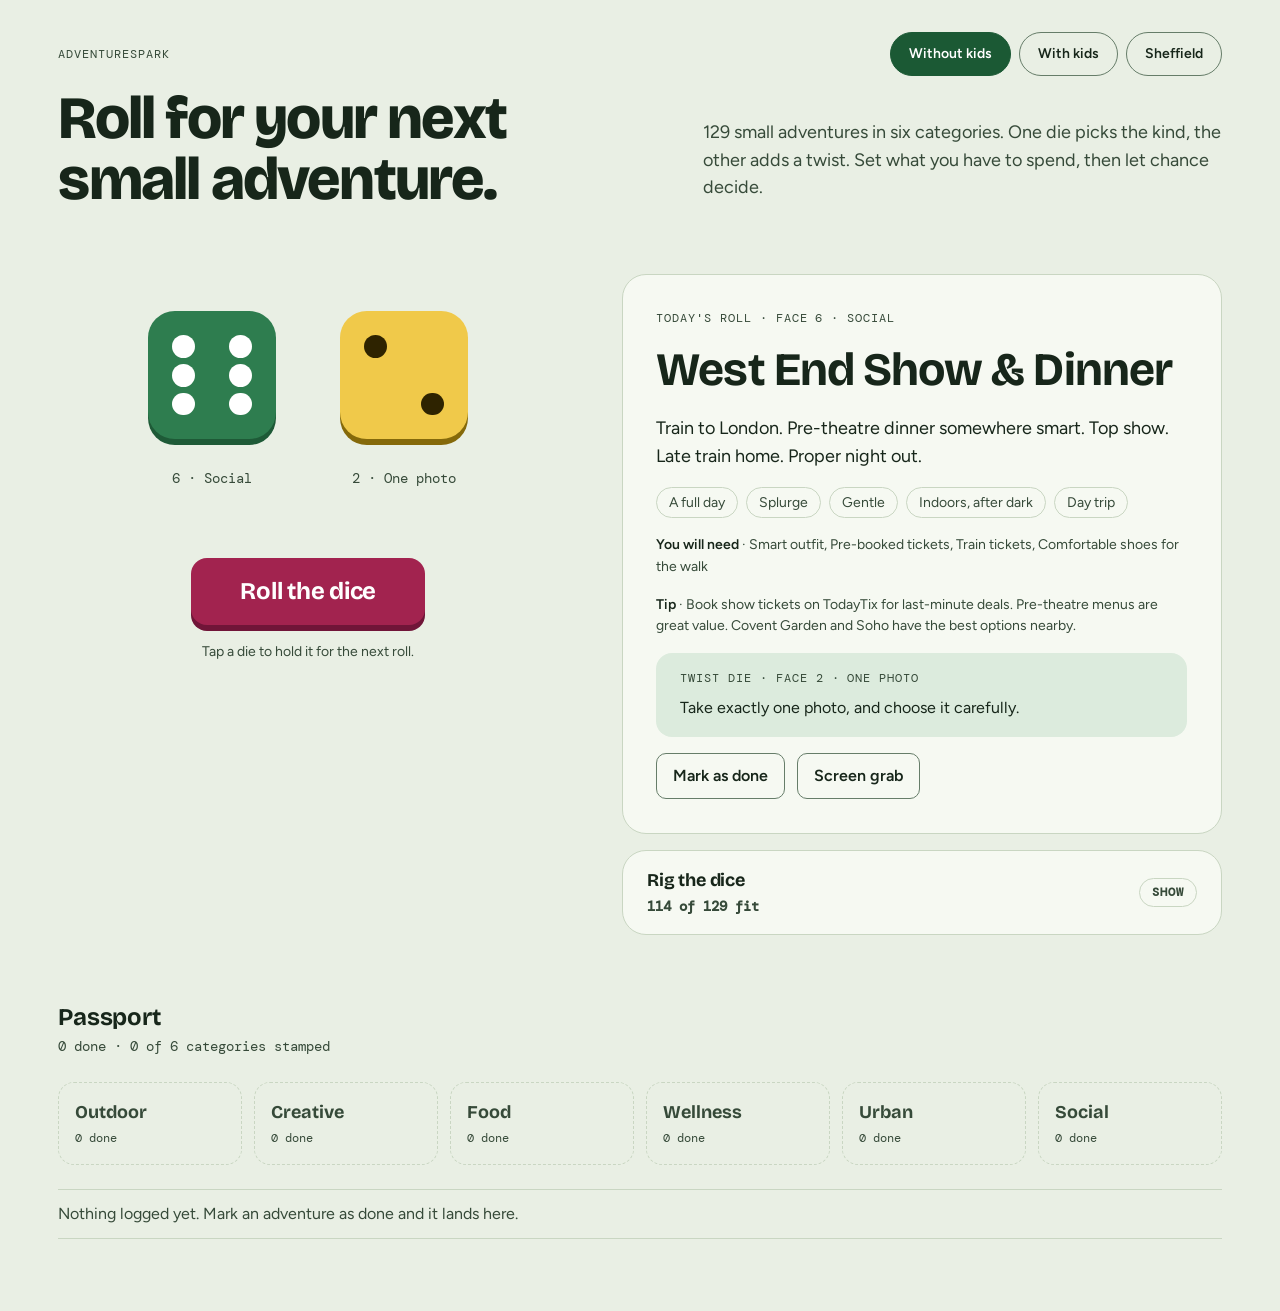
==== commit 15cf9fb8: "Add With kids list and /sheffield; split into shared files - Without kids: 72 existing adventures pl" ====
--- a/index.html
+++ b/index.html
@@ -3,182 +3,21 @@
 <head>
 <meta charset="utf-8">
 <meta name="viewport" content="width=device-width, initial-scale=1, viewport-fit=cover">
+<title>AdventureSpark</title>
 <meta name="description" content="Roll two dice to pick a small adventure that fits your time, budget, energy and company.">
-<style>
-:root{color-scheme:light;padding-top:env(safe-area-inset-top,0px);padding-bottom:env(safe-area-inset-bottom,0px)}
-body{margin:0;font:14px system-ui}
-img{max-width:100%}
-[hidden]{display:none!important}
-</style>
+<link rel="preconnect" href="https://fonts.googleapis.com">
+<link rel="preconnect" href="https://fonts.gstatic.com" crossorigin>
+<link rel="stylesheet" href="https://fonts.googleapis.com/css2?family=Bricolage+Grotesque:opsz,wght@12..96,500..800&family=DM+Mono:wght@400;500&family=Figtree:wght@400;500;600;700&display=swap">
+<link rel="stylesheet" href="style.css">
 </head>
 <body>
-<title>AdventureSpark</title>
-<link rel="stylesheet" href="https://fonts.googleapis.com/css2?family=Bricolage+Grotesque:opsz,wght@12..96,500..800&family=DM+Mono:wght@400;500&family=Figtree:wght@400;500;600;700&display=swap">
-<style>
-/* AdventureSpark design system
-   Palette: Meadow. Colour roles: bg, surface, fg, muted, line; accent for selected states; tint for quiet panels;
-   d1 category die, d2 twist die, go roll button. The three action hues stay apart so each job reads at a glance.
-   Type: Bricolage Grotesque for display, Figtree for text, DM Mono for labels and numbers.
-   Space 4/8/12/16/24/32/48/72. Radius 10/16/24. No icons: state is shown in words and colour.
-   Layout: centred dice stage and result on the left, the constraint panel on the right, passport underneath. */
-:root{
-  --s-1:4px;--s-2:8px;--s-3:12px;--s-4:16px;--s-5:24px;--s-6:32px;--s-7:48px;--s-8:72px;
-  --r-1:10px;--r-2:16px;--r-3:24px;
-  --fs-xs:.75rem;--fs-sm:.875rem;--fs-md:1rem;--fs-lg:1.125rem;--fs-xl:1.5rem;
-  --fs-2xl:clamp(1.9rem,4.2vw,2.9rem);--fs-hero:clamp(2.3rem,4.8vw,3.75rem);
-  --display:"Bricolage Grotesque","Avenir Next","Segoe UI",system-ui,sans-serif;
-  --body:"Figtree","Segoe UI",system-ui,-apple-system,sans-serif;
-  --mono:"DM Mono",ui-monospace,"SFMono-Regular",Menlo,monospace;
-}
-:root{--bg:#E9EFE4;--surface:#F6F9F2;--fg:#17261A;--muted:#364A39;--line:#C9D6C2;--ctl:#667D69;--accent:#1B5934;--accent-fg:#FFFFFF;--tint:#DCEBDD;--d1:#2E7D4F;--d1-pip:#FFFFFF;--d1-deep:#1E5A37;--d2:#F0C94A;--d2-pip:#2E2300;--d2-deep:#85690A;--go:#A2234F;--go-fg:#FFFFFF;--go-deep:#701538}
-@media (prefers-color-scheme: dark){:root:not([data-theme="light"]){--bg:#0F1B14;--surface:#16261C;--fg:#E3EFE5;--muted:#B5C9B9;--line:#25392B;--ctl:#6F8A75;--accent:#6FC99A;--accent-fg:#07210F;--tint:#183326;--d1:#6FC99A;--d1-pip:#07210F;--d1-deep:#3E8F64;--d2:#E8C451;--d2-pip:#2E2300;--d2-deep:#A8892A;--go:#F27AA2;--go-fg:#2A0614;--go-deep:#B04A70;color-scheme:dark}}
-:root[data-theme="dark"]{--bg:#0F1B14;--surface:#16261C;--fg:#E3EFE5;--muted:#B5C9B9;--line:#25392B;--ctl:#6F8A75;--accent:#6FC99A;--accent-fg:#07210F;--tint:#183326;--d1:#6FC99A;--d1-pip:#07210F;--d1-deep:#3E8F64;--d2:#E8C451;--d2-pip:#2E2300;--d2-deep:#A8892A;--go:#F27AA2;--go-fg:#2A0614;--go-deep:#B04A70;color-scheme:dark}
-
-*,*::before,*::after{box-sizing:border-box}
-body{background:var(--bg);color:var(--fg);font:var(--fs-md)/1.55 var(--body);
-  padding-block:var(--s-6) var(--s-8);
-  padding-left:max(16px,env(safe-area-inset-left,0px));
-  padding-right:max(16px,env(safe-area-inset-right,0px));}
-.wrap{width:100%;max-width:1240px;margin-inline:auto;padding-inline:clamp(0px,3vw,40px);display:flex;flex-direction:column;gap:clamp(32px,5vw,64px)}
-button{font:inherit;color:inherit;cursor:pointer}
-:focus-visible{outline:2px solid var(--accent);outline-offset:3px}
-h1,h2,h3,p,ul,ol{margin:0}
-.eyebrow,.tag,.flabel{font-family:var(--mono);font-size:var(--fs-xs);letter-spacing:.08em;text-transform:uppercase;color:var(--muted)}
-
-/* Header */
-.top{display:flex;flex-direction:column;gap:var(--s-4)}
-h1{font-family:var(--display);font-weight:800;font-size:var(--fs-hero);line-height:1.02;letter-spacing:-.03em;max-width:16ch;text-wrap:balance}
-.lede{color:var(--muted);max-width:54ch;font-size:var(--fs-lg)}
-
-/* Page grid */
-
-/* Dice stage, centred */
-.stage{--sz:clamp(96px,13vw,128px);display:flex;flex-direction:column;align-items:center;gap:var(--s-6);padding-block:var(--s-3) 0}
-.dice{display:flex;gap:clamp(28px,6vw,64px)}
-.die-col{display:flex;flex-direction:column;align-items:center;gap:var(--s-4);min-width:0}
-.die{width:var(--sz);height:var(--sz);border-radius:calc(var(--sz) * .21);border:0;padding:calc(var(--sz) * .165);
-  display:grid;grid-template-columns:repeat(3,1fr);grid-template-rows:repeat(3,1fr)}
-.die-slot{height:calc(var(--sz) + 26px);display:flex;align-items:center}
-.die i{display:block;width:80%;aspect-ratio:1;border-radius:50%;margin:auto}
-#die1{background:var(--d1);--deep:var(--d1-deep)}
-#die1 i.on{background:var(--d1-pip)}
-#die2{background:var(--d2);--deep:var(--d2-deep)}
-#die2 i.on{background:var(--d2-pip)}
-.die{box-shadow:0 6px 0 var(--deep)}
-.die[aria-pressed="true"]{box-shadow:0 6px 0 var(--deep),0 3px 0 7px var(--bg),0 3px 0 10px var(--fg)}
-.die:focus-visible{outline:3px solid var(--accent);outline-offset:17px}
-.die-label{font-family:var(--mono);font-size:var(--fs-sm);color:var(--muted);height:4.7em;max-width:14ch;text-align:center}
-@keyframes tumble{0%{transform:rotate(0) translateY(0)}25%{transform:rotate(-12deg) translateY(-10px)}50%{transform:rotate(9deg) translateY(0)}75%{transform:rotate(-5deg) translateY(-5px)}100%{transform:rotate(0) translateY(0)}}
-.rolling .die{animation:tumble .5s ease-in-out infinite}
-.rolling .die-col:nth-child(2) .die{animation-delay:.12s}
-.stage-actions{display:flex;flex-direction:column;align-items:center;gap:var(--s-4)}
-.hint{font-size:var(--fs-sm);color:var(--muted);max-width:30ch;text-align:center}
-
-/* Buttons */
-.btn{min-height:44px;border:1px solid var(--ctl);background:var(--surface);border-radius:var(--r-1);padding:10px 16px;font-weight:600}
-.btn:hover{border-color:var(--muted)}
-.btn.primary{background:var(--accent);color:var(--accent-fg);border-color:var(--accent)}
-.btn.primary:hover{filter:brightness(1.08)}
-.btn.go{background:var(--go);color:var(--go-fg);border-color:transparent;box-shadow:0 6px 0 var(--go-deep);
-  font-family:var(--display);font-weight:700;font-size:var(--fs-xl);letter-spacing:-.01em;padding:14px 48px;border-radius:var(--r-2);
-  transition:transform .08s ease,box-shadow .08s ease}
-.btn.go:hover{filter:brightness(1.06)}
-.btn.go:active{transform:translateY(4px);box-shadow:0 2px 0 var(--go-deep)}
-.stage .btn.go{min-width:min(100%,280px)}
-.rig .btn.go{font-size:var(--fs-lg);padding:12px 28px}
-.btn[disabled]{opacity:.55;cursor:default}
-.btn[aria-pressed="true"]{background:var(--tint);border-color:var(--accent)}
-
-/* Result card */
-.card{background:var(--surface);border:1px solid var(--line);border-radius:var(--r-3);padding:clamp(20px,4vw,40px);display:flex;flex-direction:column;gap:var(--s-5)}
-.adv-title{font-family:var(--display);font-weight:700;font-size:var(--fs-2xl);line-height:1.2;letter-spacing:-.02em;text-wrap:balance}
-.adv-desc{font-size:var(--fs-lg);max-width:60ch}
-.chips{list-style:none;padding:0;display:flex;flex-wrap:wrap;gap:var(--s-2)}
-.chips li{font-size:var(--fs-sm);padding:4px 12px;border-radius:999px;border:1px solid var(--line);color:var(--muted)}
-.kit{font-size:var(--fs-sm);color:var(--muted)}
-.kit,.twist p,.note{max-width:70ch}
-.sr-only{position:absolute;width:1px;height:1px;margin:-1px;padding:0;overflow:hidden;clip:rect(0 0 0 0);white-space:nowrap;border:0}
-.btn[aria-disabled="true"]{opacity:.6;cursor:default}
-.kit b{color:var(--fg);font-weight:600}
-.twist{background:var(--tint);border-radius:var(--r-2);padding:var(--s-4) var(--s-5);display:flex;flex-direction:column;gap:var(--s-2)}
-.note{font-size:var(--fs-sm);color:var(--muted)}
-.actions{display:flex;flex-wrap:wrap;align-items:center;gap:var(--s-3)}
-#toast{font-size:var(--fs-sm);color:var(--muted)}
-.empty-actions{display:flex;flex-wrap:wrap;gap:var(--s-3)}
-
-/* Play row: dice left, result right. Both sit inside the first screen on a laptop. */
-.play{display:grid;grid-template-columns:minmax(0,1fr);gap:var(--s-6);align-items:start}
-.side{display:flex;flex-direction:column;gap:var(--s-4);min-width:0}
-@media (min-width:960px){
-  .top{display:grid;grid-template-columns:minmax(0,1.15fr) minmax(0,1fr);column-gap:var(--s-7);row-gap:var(--s-3);align-items:end}
-  .top .eyebrow{grid-column:1/-1}
-  h1{max-width:none}
-  .lede{padding-bottom:var(--s-2)}
-  .play{grid-template-columns:minmax(0,5fr) minmax(0,6fr);gap:clamp(32px,5vw,80px)}
-  .stage{gap:var(--s-5);padding-top:var(--s-5)}
-  .card{padding:clamp(24px,2.6vw,36px);gap:var(--s-4)}
-}
-@media (min-width:960px) and (max-height:760px){
-  .stage{--sz:clamp(88px,10vw,112px);gap:var(--s-4);padding-top:var(--s-2)}
-  .card{gap:var(--s-3)}
-}
-
-/* Constraint panel: closed by default and secondary to the roll */
-.rig{background:var(--surface);border:1px solid var(--line);border-radius:var(--r-3);min-width:0}
-.rig h2{margin:0}
-.rig-head{min-height:44px;width:100%;display:flex;justify-content:space-between;align-items:center;gap:var(--s-3);background:transparent;border:0;padding:var(--s-4) var(--s-5);text-align:left;border-radius:var(--r-3)}
-.rig-title{display:block;font-family:var(--display);font-weight:700;font-size:var(--fs-lg);letter-spacing:-.01em}
-.rig-head .count{display:block;margin-top:2px}
-.rig-state{flex:none;font-family:var(--mono);font-size:var(--fs-xs);letter-spacing:.08em;text-transform:uppercase;color:var(--muted);border:1px solid var(--line);border-radius:999px;padding:4px 12px}
-.rig-body{display:grid;grid-template-rows:1fr;transition:grid-template-rows .3s ease,visibility .3s}
-.rig.collapsed .rig-body{grid-template-rows:0fr;visibility:hidden}
-.rig-clip{overflow:hidden;min-height:0}
-.rig-pad{padding:0 var(--s-5) var(--s-5);display:flex;flex-direction:column;gap:var(--s-5)}
-.count{font-family:var(--mono);font-size:var(--fs-sm);color:var(--muted)}
-.filters{display:grid;grid-template-columns:repeat(auto-fit,minmax(min(100%,260px),1fr));gap:var(--s-5) var(--s-6)}
-.fgroup{display:flex;flex-direction:column;gap:var(--s-2);min-width:0}
-.chips-row{display:flex;flex-wrap:wrap;gap:var(--s-2)}
-.chip{min-height:44px;border:1px solid var(--ctl);background:transparent;border-radius:999px;padding:6px 16px;font-size:var(--fs-sm);font-weight:500}
-.chip:hover{border-color:var(--muted)}
-.chip[aria-checked="true"]{background:var(--accent);border-color:var(--accent);color:var(--accent-fg)}
-.toggle{min-height:44px;display:flex;gap:var(--s-3);align-items:center;font-size:var(--fs-sm)}
-.toggle input{flex:none;accent-color:var(--accent);width:24px;height:24px}
-.legend{list-style:none;padding:0;display:grid;grid-template-columns:repeat(auto-fit,minmax(min(100%,200px),1fr));column-gap:var(--s-6);row-gap:2px;border-top:1px solid var(--line);padding-top:var(--s-4)}
-.legend li{display:grid;grid-template-columns:1.4rem minmax(0,1fr) auto;gap:var(--s-2);font-size:var(--fs-sm);align-items:baseline;padding:3px 0}
-.legend .n{font-family:var(--mono);color:var(--muted)}
-.legend .h{color:var(--muted);font-size:var(--fs-xs);display:block}
-.legend .c{font-family:var(--mono);font-variant-numeric:tabular-nums}
-.rig-actions{display:flex;flex-wrap:wrap;align-items:center;gap:var(--s-3)}
-
-/* Passport */
-.passport{display:flex;flex-direction:column;gap:var(--s-5)}
-.passport h2{font-family:var(--display);font-weight:700;font-size:var(--fs-xl);letter-spacing:-.01em}
-.stamps{display:grid;grid-template-columns:repeat(auto-fit,minmax(140px,1fr));gap:var(--s-3)}
-.stamp{border:1.5px dashed var(--line);border-radius:var(--r-2);padding:var(--s-4) var(--s-4);display:flex;flex-direction:column;gap:2px;color:var(--muted)}
-.stamp b{font-family:var(--display);font-size:var(--fs-lg);color:inherit}
-.stamp span{font-family:var(--mono);font-size:var(--fs-xs);font-variant-numeric:tabular-nums}
-.stamp.on{border:1.5px solid var(--accent);background:var(--tint);color:var(--fg)}
-.log{list-style:none;padding:0;display:flex;flex-direction:column;border-top:1px solid var(--line)}
-.log li{display:flex;gap:var(--s-3);align-items:center;padding:var(--s-3) 0;border-bottom:1px solid var(--line)}
-.log .t{flex:1;min-width:0;overflow-wrap:anywhere}
-.log .d{font-family:var(--mono);font-size:var(--fs-xs);color:var(--muted);white-space:nowrap}
-.log button{min-height:44px;min-width:44px;border:0;background:transparent;color:var(--muted);padding:4px 8px;border-radius:8px;font-family:var(--mono);font-size:var(--fs-xs);letter-spacing:.06em;text-transform:uppercase}
-.log button:hover{color:var(--fg)}
-.stats{font-family:var(--mono);font-size:var(--fs-sm);color:var(--muted)}
-
-/* Screen grab overlay */
-.overlay{position:fixed;inset:0;z-index:20;background:rgba(6,14,16,.72);display:flex;align-items:center;justify-content:center;
-  padding:max(16px,env(safe-area-inset-top,0px)) max(16px,env(safe-area-inset-right,0px)) max(16px,env(safe-area-inset-bottom,0px)) max(16px,env(safe-area-inset-left,0px))}
-.sheet{background:var(--surface);border:1px solid var(--line);border-radius:var(--r-2);padding:var(--s-4);width:min(100%,440px);max-height:100%;overflow:auto;display:flex;flex-direction:column;gap:var(--s-3)}
-.sheet img{display:block;width:100%;height:auto;border-radius:var(--r-1)}
-.sheet .hint{max-width:none;text-align:left}
-@media (prefers-reduced-motion:reduce){.rolling .die{animation:none}.rig-body,.btn.go{transition:none}}
-</style>
-
 <div class="wrap">
   <header class="top">
-    <p class="eyebrow">AdventureSpark</p>
-    <h1>Roll for your next small adventure.</h1>
+    <div class="top-row">
+      <p class="eyebrow">AdventureSpark</p>
+      <nav class="lists" id="lists" aria-label="Adventure lists"></nav>
+    </div>
+    <h1 id="h1">Roll for your next small adventure.</h1>
     <p class="lede" id="lede"></p>
   </header>
 
@@ -248,490 +87,8 @@
   </div>
 </div>
 
-<script>
-(function(){
-/*DATA*/
-const A=(c,t,d,m,p,e,w,l,r,who,k,s)=>({c:c,t:t,d:d,m:m,p:p,e:e,w:w,l:l,r:r,who:who,k:k||'',s:s||''});
-const ALL=[
-/* Wander */
-A(0,"Three left turns","Leave your door and turn left at the first three junctions. From there, turn right whenever you can until you reach a street you have never walked down.",30,0,1,"out","any",0,"spf","Comfortable shoes"),
-A(0,"Bus roulette","Board the first bus that arrives, ride it for twenty minutes, then get off and find your own way home on foot.",240,1,1,"out","day",1,"sp","Contactless card or change"),
-A(0,"Alphabet street hunt","Find something on your route for every letter of the alphabet: shop signs, street names, doorplates. Race a friend, or race yourself.",90,0,1,"out","day",0,"spgf","Phone or notebook"),
-A(0,"Oldest thing on the street","Track down the oldest building, tree or marker within a ten-minute walk, then find out roughly when it was put there.",90,0,1,"out","day",0,"spf","Phone for the lookup"),
-A(0,"Cut-through collector","Follow every alley, footpath and cut-through within a mile of home that you have always walked past.",90,0,2,"out","day",0,"spf","Sturdy shoes"),
-A(0,"Lit windows loop","After dark, walk a loop and pick the three best-lit things you pass: a window, a shop sign, a streetlight. Describe each in one line when you get back.",90,0,1,"out","night",0,"sp","Torch, warm layers","c"),
-A(0,"Sun-down spot","Find the best place within thirty minutes' walk to watch the sun set, and be there before it goes.",90,0,1,"out","day",0,"spf","A flask if it is cold"),
-A(0,"Map from memory","Draw your neighbourhood from memory, then walk it with the map and correct everything you got wrong.",90,0,1,"any","day",0,"spf","Paper and a pen"),
-A(0,"Next train out","Check the departures board at your nearest station, take the first train under an hour away, and spend the day wherever it drops you.",600,2,2,"out","day",2,"sp","Rail fare, a charged phone"),
-A(0,"Follow the water","Pick the nearest river, canal or stream and follow it for as far as you can before you have to turn round.",240,0,2,"out","day",1,"spgf","Snacks and water"),
-/* Make */
-A(1,"Pocket zine","Fold one sheet of A4 into an eight-page mini zine about your week, then give it to someone.",90,0,1,"in","any",0,"spgf","One sheet of paper, scissors, pens"),
-A(1,"Cardboard landmark","Build a model of a real landmark, or a place that does not exist, out of nothing but recycling.",90,0,1,"in","any",0,"spgf","Cardboard, tape, scissors"),
-A(1,"Postcard to future you","Write a postcard to yourself about what you hope is true in a month, and post it.",30,1,1,"any","any",0,"sp","Postcard, stamp"),
-A(1,"Three ways to draw a mug","Draw one object three times: ten minutes, three minutes, then thirty seconds with your other hand.",30,0,1,"in","any",0,"spgf","Paper, pencil"),
-A(1,"Fix the thing","Pick the object you have been ignoring for months, such as a wobbly shelf, a squeaky hinge or a missing button, and fix it today.",90,0,2,"in","any",0,"sp","Whatever the job needs"),
-A(1,"Playlist for a stranger","Describe an imaginary person in one sentence, then make a ten-track playlist that suits them exactly.",30,0,1,"any","any",0,"sp","A music app"),
-A(1,"Ten-second film","Make a stop-motion film at least ten seconds long using a phone and objects from around the house.",90,0,1,"in","any",0,"spgf","Phone, something to prop it on"),
-A(1,"Jam-jar lanterns","Make a few jam-jar lanterns, then put them along a path or doorstep as the light fades.",90,1,1,"any","night",0,"spgf","Jars, tea lights, string","c"),
-A(1,"Loaf from scratch","Bake a loaf of bread from flour, water, yeast and salt, and eat the first slice warm.",240,1,2,"in","any",0,"spgf","Flour, yeast, salt, an oven"),
-A(1,"Seed bombs","Mix compost, clay and wildflower seeds into small balls, then drop them in a scruffy patch of ground you have permission to brighten.",90,1,1,"any","day",0,"spgf","Compost, clay, wildflower seeds","w"),
-/* Taste */
-A(2,"Back-of-the-cupboard dinner","Cook a meal from the three oldest things in your kitchen, plus staples. No shopping allowed.",90,0,1,"in","any",0,"spgf","Whatever is in the cupboard"),
-A(2,"Cheapest-on-the-menu lunch","Eat somewhere you have never been and order the cheapest thing on the menu. Share it, or add the second cheapest.",90,1,1,"in","day",1,"sp","Cash or card"),
-A(2,"Unknown aisle","Visit a food shop from a cuisine you rarely cook, buy three things you cannot identify, then cook with all of them.",240,1,1,"any","day",1,"sp","A shopping bag"),
-A(2,"Flask picnic","Take a flask of something hot and a sandwich to the best view you can reach and eat it slowly.",90,1,1,"out","day",1,"spgf","Flask, a blanket","c"),
-A(2,"Blind taste test","Buy five versions of one thing (crisps, hot sauce, chocolate) and score them blind.",90,1,1,"in","any",0,"pgf","Five products, paper and a pen"),
-A(2,"Hot drink hop","Visit three places for a hot drink, rate each out of ten, and crown a winner.",240,2,1,"out","day",1,"spg","Enough for three drinks","c"),
-A(2,"Ice cream in the cold","Walk to get an ice cream on the coldest day this week and eat it outside.",30,1,1,"out","day",0,"spgf","Gloves","c"),
-A(2,"Forage and bake","Pick blackberries, apples or other fruit you can identify with total certainty, then bake something with it.",240,1,2,"out","day",1,"spgf","Bag, flour, butter, sugar","w"),
-A(2,"Cook a country","Close your eyes, point at a map, and cook a dish from wherever your finger lands.",240,1,2,"in","any",0,"spgf","Ingredients for one dish"),
-A(2,"Breakfast for dinner","Eat breakfast food for dinner tonight, or dinner food for breakfast tomorrow, and see which version wins.",30,0,1,"in","any",0,"spgf","Eggs, toast, imagination"),
-/* Move */
-A(3,"Hill repeats","Find the steepest hill within a mile and walk or jog up it five times, with a slow stroll down each time.",30,0,3,"out","any",0,"sp","Decent footwear"),
-A(3,"Wild dip","Take a cold swim or paddle somewhere safe and legal, with a friend on the bank. Get warm again within minutes.",90,0,3,"out","day",1,"pg","Towel, flask, warm clothes","w"),
-A(3,"Whole-album dance","Put on one full album and dance in the living room until it ends.",90,0,2,"in","any",0,"spgf","An album and a bit of space"),
-A(3,"End of the cycle path","Follow the nearest signed cycle route as far as it goes, then ride back.",240,0,2,"out","day",1,"spg","Bike, helmet, puncture kit"),
-A(3,"Playground circuit","Use the park equipment as a gym: five rounds of climbing, pull-ups, balancing and swinging.",30,0,2,"out","day",0,"spgf","Trainers"),
-A(3,"No-destination walk","Walk for ninety minutes with no destination and never retrace a step.",90,0,2,"out","day",0,"spf","Good shoes"),
-A(3,"First frost walk","Go out early to find frost on the grass and keep walking until the sun clears it.",30,0,1,"out","day",0,"spf","Warm layers","c"),
-A(3,"Park kick-about","Take a ball or frisbee to the park and play for an hour, however badly.",90,0,2,"out","day",0,"pgf","A ball or frisbee"),
-A(3,"Rain walk","Dress properly and go out in the rain on purpose for thirty minutes. Jump in at least one puddle.",30,0,2,"out","any",0,"spgf","Waterproofs"),
-A(3,"Early summit","Climb the nearest hill or high point before nine in the morning and have breakfast at the top.",240,1,3,"out","day",1,"pg","Breakfast in a bag, layers"),
-/* Notice */
-A(4,"Sit spot","Sit in one outdoor spot for thirty minutes and list everything you see, hear and smell.",30,0,1,"out","day",0,"spf","A notebook"),
-A(4,"Twenty of one colour","Pick a colour and find twenty examples of it within half an hour.",30,0,1,"out","day",0,"spgf","Phone or notebook"),
-A(4,"Naked-eye stargazing","Find a dark spot and identify three constellations or planets without a telescope.",90,0,1,"out","night",1,"spgf","A star app, a warm coat"),
-A(4,"Listening walk","Walk for twenty minutes without headphones and write down every distinct sound you hear.",30,0,1,"out","day",0,"spf","A notebook"),
-A(4,"Museum staring contest","Visit a free museum or gallery, choose one object, and look at it for ten full minutes.",90,0,1,"in","day",1,"sp","Opening hours checked"),
-A(4,"One spot, twelve angles","Take twelve photos of the same spot from twelve different heights and angles.",30,0,1,"any","day",0,"spf","Phone camera"),
-A(4,"Bench stories","Sit on a bench and invent a short story for each of three strangers who pass.",30,0,1,"out","day",0,"sp","Nothing but patience"),
-A(4,"Dark park listen","Stand still in a dark park or field for ten minutes and listen for owls and foxes.",90,0,1,"out","night",1,"spg","Warm layers, a torch","c"),
-A(4,"Pond dip","Look closely at one pond, rock pool or stream for half an hour and find five living things.",90,0,1,"out","day",1,"spgf","Magnifier, a net or a jar","w"),
-A(4,"Bookshop lucky dip","Go to a library or second-hand bookshop, take the tenth book on the third shelf, and read its first chapter there.",90,1,1,"in","day",0,"sp","Library card or small change"),
-A(4,"Sunrise stillness","Be outside before sunrise and watch the sky change until the sun is properly up.",30,0,1,"out","any",0,"sp","A warm drink"),
-/* Connect */
-A(5,"Three local tips","Ask three people you meet (a shopkeeper, a neighbour, a dog walker) for their favourite local spot, then visit one.",90,0,1,"out","day",0,"sp","Nothing at all"),
-A(5,"A proper letter","Write a handwritten letter to a friend about something small from this week, and post it.",30,1,1,"in","any",0,"sp","Paper, envelope, stamp"),
-A(5,"Doorstep gift","Bake or buy something small and leave it with a note for a neighbour.",90,1,1,"out","any",0,"spf","Something to give, a card"),
-A(5,"Call someone you have lost touch with","Phone someone you have not spoken to in a year and ask what the best part of their year has been.",30,0,1,"any","any",0,"s","A phone and ten spare minutes"),
-A(5,"House-rule game night","Play a game you know well, but each person invents one new rule before it starts.",90,0,1,"in","night",0,"pgf","A board or card game"),
-A(5,"Skill swap","Teach someone something in twenty minutes and ask them to do the same in return.",90,0,1,"in","any",0,"pg","Whatever you are teaching"),
-A(5,"Litter-pick morning","Fill a few bags with litter from a park or street near you, and chat to anyone who stops to say thanks.",240,0,2,"out","day",1,"spgf","Gloves, bin bags"),
-A(5,"Five sincere compliments","Give five specific compliments to five different people today and notice what happens.",30,0,1,"any","any",0,"sp","A little courage"),
-A(5,"Photo-album evening","Open an old photo folder or album with someone and tell the stories behind six pictures.",90,0,1,"in","night",0,"pgf","Photos, a hot drink"),
-A(5,"Quiz night solo","Turn up to a pub quiz alone and ask to join the team that has a spare seat.",240,1,1,"in","night",1,"s","Cash for a drink"),
-A(5,"Park-bench hello","Say hello to everyone you pass on a thirty-minute walk and keep a tally of who answers.",30,0,1,"out","day",0,"sp","A friendly face")
-];
-/*END*/
-
-const CATS=[
-  {n:"Wander",h:"explore on foot or by bus"},
-  {n:"Make",h:"create something with your hands"},
-  {n:"Taste",h:"eat and drink something new"},
-  {n:"Move",h:"get your pulse up"},
-  {n:"Notice",h:"slow, close attention"},
-  {n:"Connect",h:"involve other people"}
-];
-const TWISTS=[
-  {n:"Pocket the phone",d:"Your phone stays in your pocket until you finish. Emergencies and the map are the only exceptions."},
-  {n:"One photo",d:"Take exactly one photo, and choose it carefully."},
-  {n:"Report back",d:"Send one friend a single sentence about it before bed."},
-  {n:"Start now",d:"Start within ten minutes of this roll. No planning."},
-  {n:"Stretch it",d:"Make it 20% bigger: a little longer, further or braver than planned."},
-  {n:"Clean roll",d:"No twist. Do it your way."}
-];
-const FILTERS=[
-  {k:"m",label:"Time I have",opts:[[30,"30 min"],[90,"90 min"],[240,"Half day"],[600,"All day"]],test:function(a,v){return a.m<=v}},
-  {k:"p",label:"Budget",opts:[[0,"Free"],[1,"Up to £10"],[2,"Treat me"]],test:function(a,v){return a.p<=v}},
-  {k:"e",label:"Energy",opts:[[1,"Gentle"],[2,"Up to steady"],[3,"Bring it on"]],test:function(a,v){return a.e<=v}},
-  {k:"who",label:"Company",opts:[["s","Just me"],["p","Two of us"],["g","A group"],["f","With kids"]],test:function(a,v){return a.who.indexOf(v)>-1}},
-  {k:"w",label:"Setting",opts:[["in","Indoors"],["out","Outdoors"]],test:function(a,v){return a.w==="any"||a.w===v}},
-  {k:"l",label:"Light",opts:[["day","Daylight"],["night","After dark"]],test:function(a,v){return a.l==="any"||a.l===v}},
-  {k:"r",label:"Reach",opts:[[0,"From my door"],[1,"Short trip"],[2,"Anywhere"]],test:function(a,v){return a.r<=v}}
-];
-const TL={30:"30 min",90:"About 90 min",240:"Half a day",600:"A full day"};
-const PL=["Free","Under £10","A treat"];
-const EL=["","Gentle","Steady","Big effort"];
-const WL={"in":"Indoors","out":"Outdoors","any":"Indoors or out"};
-const LL={"day":"Daylight","night":"After dark","any":""};
-const RL=["From your door","Short trip","Day trip"];
-
-const MONTH=new Date().getMonth();
-const WARM=MONTH>=3&&MONTH<=8;
-const state={m:null,p:null,e:null,who:null,w:null,l:null,r:null,season:true};
-const held=[false,false];
-let cur={adv:null,cat:0,twist:0};
-let rolling=false;
-const seen=new Set();
-const reduce=window.matchMedia&&window.matchMedia("(prefers-reduced-motion: reduce)").matches;
-const $=function(id){return document.getElementById(id)};
-const chipRefs={};
-
-function loadDone(){
-  try{
-    const v=JSON.parse(localStorage.getItem("adventurespark-done")||"[]");
-    return Array.isArray(v)?v.filter(function(x){return x&&typeof x.t==="string"}):[];
-  }catch(e){return []}
-}
-let done=loadDone();
-function saveDone(){try{localStorage.setItem("adventurespark-done",JSON.stringify(done))}catch(e){}}
-function isDone(t){return done.some(function(x){return x.t===t})}
-
-function seasonOK(a){return !a.s||(a.s==="w")===WARM}
-function matches(a,skip){
-  if(skip!=="season"&&state.season&&!seasonOK(a))return false;
-  return FILTERS.every(function(f){return f.k===skip||state[f.k]==null||f.test(a,state[f.k])});
-}
-function pool(skip){return ALL.filter(function(a){return matches(a,skip)})}
-
-function esc(s){return String(s).replace(/[&<>"]/g,function(c){return {"&":"&amp;","<":"&lt;",">":"&gt;",'"':"&quot;"}[c]})}
-function pips(n){
-  const P={1:[4],2:[0,8],3:[0,4,8],4:[0,2,6,8],5:[0,2,4,6,8],6:[0,2,3,5,6,8]}[n];
-  let h="";
-  for(let i=0;i<9;i++)h+="<i"+(P.indexOf(i)>-1?' class="on"':"")+"></i>";
-  return h;
-}
-function setDice(c,t){
-  $("die1").innerHTML=pips(c+1);
-  $("die2").innerHTML=pips(t+1);
-  $("die1").setAttribute("aria-pressed",String(held[0]));
-  $("die2").setAttribute("aria-pressed",String(held[1]));
-  $("die1").setAttribute("aria-label","Hold category die. Showing "+(c+1)+", "+CATS[c].n+".");
-  $("die2").setAttribute("aria-label","Hold twist die. Showing "+(t+1)+", "+TWISTS[t].n+".");
-  $("lab1").textContent=(c+1)+" · "+CATS[c].n+(held[0]?" · held":"");
-  $("lab2").textContent=(t+1)+" · "+TWISTS[t].n+(held[1]?" · held":"");
-}
-
-function renderCard(label,note){
-  const a=cur.adv,tw=TWISTS[cur.twist];
-  const chips=[TL[a.m],PL[a.p],EL[a.e],WL[a.w]+(LL[a.l]?", "+LL[a.l].toLowerCase():""),RL[a.r]];
-  $("card").innerHTML=
-    '<p class="tag">'+esc(label)+' · Face '+(cur.cat+1)+' · '+esc(CATS[cur.cat].n)+'</p>'+
-    '<h2 class="adv-title">'+esc(a.t)+'</h2>'+
-    '<p class="adv-desc">'+esc(a.d)+'</p>'+
-    '<ul class="chips">'+chips.map(function(c){return '<li>'+esc(c)+'</li>'}).join("")+'</ul>'+
-    '<p class="kit"><b>You will need</b> · '+esc(a.k)+'</p>'+
-    '<div class="twist"><p class="tag">Twist die · Face '+(cur.twist+1)+' · '+esc(tw.n)+'</p><p>'+esc(tw.d)+'</p></div>'+
-    (note?'<p class="note">'+esc(note)+'</p>':'')+
-    '<div class="actions"><button class="btn" id="doneBtn" type="button"></button><button class="btn" id="grabBtn" type="button">Screen grab</button><span id="toast" role="status"></span></div>';
-  syncDoneBtn();
-  $("doneBtn").onclick=function(){
-    if(isDone(a.t))done=done.filter(function(x){return x.t!==a.t});
-    else done.push({t:a.t,ts:Date.now()});
-    saveDone();syncDoneBtn();renderPassport();
-  };
-  $("grabBtn").onclick=grab;
-}
-function syncDoneBtn(){
-  const b=$("doneBtn");if(!b)return;
-  const d=isDone(cur.adv.t);
-  b.textContent=d?"Done · undo":"Mark as done";
-  b.setAttribute("aria-pressed",String(d));
-}
-function toast(msg){const t=$("toast");if(t){t.textContent=msg;setTimeout(function(){if(t.textContent===msg)t.textContent=""},2200)}}
-function copyText(txt){
-  function fallback(){
-    try{
-      const ta=document.createElement("textarea");ta.value=txt;ta.setAttribute("readonly","");
-      ta.style.position="fixed";ta.style.opacity="0";document.body.appendChild(ta);ta.select();
-      const ok=document.execCommand("copy");document.body.removeChild(ta);
-      toast(ok?"Copied":"Select the text and copy it manually");
-    }catch(e){toast("Copy is not available here")}
-  }
-  try{
-    if(navigator.clipboard&&navigator.clipboard.writeText){
-      navigator.clipboard.writeText(txt).then(function(){toast("Copied")},fallback);
-    }else fallback();
-  }catch(e){fallback()}
-}
-
-function renderEmpty(){
-  let best=null;
-  FILTERS.forEach(function(f){
-    if(state[f.k]!=null){
-      const n=pool(f.k).length;
-      if(!best||n>best.n)best={k:f.k,n:n,label:f.label};
-    }
-  });
-  if(state.season){
-    const n=pool("season").length;
-    if(!best||n>best.n)best={k:"season",n:n,label:"Season"};
-  }
-  const relax=best&&best.n>0;
-  $("card").innerHTML=
-    '<p class="tag">No match</p>'+
-    '<h2 class="adv-title">Nothing fits that combination.</h2>'+
-    '<p class="adv-desc">'+(relax?'Relaxing one constraint unlocks '+best.n+(best.n===1?' adventure':' adventures')+'.':'These constraints rule out every adventure. Reset them and try a looser mix.')+'</p>'+
-    '<div class="empty-actions">'+(relax?'<button class="btn primary" id="relaxBtn" type="button">Drop “'+esc(best.label)+'”</button>':'')+'<button class="btn" id="resetBtn2" type="button">Reset all</button></div>';
-  if(relax)$("relaxBtn").onclick=function(){
-    if(best.k==="season"){state.season=false;$("season").checked=false}
-    else state[best.k]=null;
-    syncFilters();updateCount();roll(false);
-  };
-  $("resetBtn2").onclick=resetAll;
-}
-
-function updateCount(){
-  const p=pool();
-  const active=FILTERS.filter(function(f){return state[f.k]!=null}).length;
-  $("count").textContent=p.length+" of "+ALL.length+" fit"+(active?" · "+active+(active===1?" filter":" filters"):"");
-  const counts=CATS.map(function(){return 0});
-  p.forEach(function(a){counts[a.c]++});
-  $("legend").innerHTML=CATS.map(function(c,i){
-    return '<li><span class="n">'+(i+1)+'</span><span>'+esc(c.n)+'<span class="h">'+esc(c.h)+'</span></span><span class="c">'+counts[i]+'</span></li>';
-  }).join("");
-}
-
-function renderFilters(){
-  const host=$("filters");host.innerHTML="";
-  FILTERS.forEach(function(f){
-    const g=document.createElement("div");g.className="fgroup";
-    const l=document.createElement("p");l.className="flabel";l.id="fl-"+f.k;l.textContent=f.label;
-    const row=document.createElement("div");row.className="chips-row";
-    row.setAttribute("role","radiogroup");row.setAttribute("aria-labelledby",l.id);
-    chipRefs[f.k]=[];
-    [[null,"Any"]].concat(f.opts).forEach(function(o){
-      const b=document.createElement("button");b.type="button";b.className="chip";b.textContent=o[1];
-      b.setAttribute("role","radio");
-      b.onclick=function(){state[f.k]=o[0];syncFilters();updateCount()};
-      b.onkeydown=function(e){
-        const list=chipRefs[f.k];const i=list.findIndex(function(r){return r.b===b});
-        let n=-1;
-        if(e.key==="ArrowRight"||e.key==="ArrowDown")n=(i+1)%list.length;
-        else if(e.key==="ArrowLeft"||e.key==="ArrowUp")n=(i-1+list.length)%list.length;
-        else if(e.key==="Home")n=0;
-        else if(e.key==="End")n=list.length-1;
-        if(n<0)return;
-        e.preventDefault();state[f.k]=list[n].v;syncFilters();updateCount();list[n].b.focus();
-      };
-      row.appendChild(b);chipRefs[f.k].push({v:o[0],b:b});
-    });
-    g.appendChild(l);g.appendChild(row);host.appendChild(g);
-  });
-  syncFilters();
-}
-function syncFilters(){
-  FILTERS.forEach(function(f){
-    chipRefs[f.k].forEach(function(r){const on=state[f.k]===r.v;r.b.setAttribute("aria-checked",String(on));r.b.tabIndex=on?0:-1});
-  });
-}
-function resetAll(){
-  FILTERS.forEach(function(f){state[f.k]=null});
-  state.season=true;$("season").checked=true;
-  syncFilters();updateCount();
-}
-
-function tumble(cat,twist,cb){
-  if(reduce){setDice(cat,twist);cb();return}
-  rolling=true;$("stage").classList.add("rolling");$("rollBtn").setAttribute("aria-disabled","true");$("rollBtn2").setAttribute("aria-disabled","true");
-  let n=0;
-  const iv=setInterval(function(){
-    n++;
-    if(n<10){
-      setDice(held[0]?cur.cat:Math.floor(Math.random()*6),held[1]?cur.twist:Math.floor(Math.random()*6));
-    }else{
-      clearInterval(iv);setDice(cat,twist);
-      rolling=false;$("stage").classList.remove("rolling");$("rollBtn").removeAttribute("aria-disabled");$("rollBtn2").removeAttribute("aria-disabled");
-      cb();
-    }
-  },85);
-}
-
-function roll(fromPanel){
-  if(rolling)return;
-  const p=pool();
-  if(!p.length){renderEmpty();return}
-  let cands=p.filter(function(a){return !seen.has(a.t)&&!isDone(a.t)});
-  if(!cands.length)cands=p.filter(function(a){return !seen.has(a.t)});
-  if(!cands.length){p.forEach(function(a){seen.delete(a.t)});cands=p}
-  let note="";
-  let cat;
-  if(held[0]&&cands.some(function(a){return a.c===cur.cat}))cat=cur.cat;
-  else{
-    if(held[0]){held[0]=false;note="Your held die was released because nothing left under these filters matches that category."}
-    const cs=[];cands.forEach(function(a){if(cs.indexOf(a.c)<0)cs.push(a.c)});
-    cat=cs[Math.floor(Math.random()*cs.length)];
-  }
-  const inCat=cands.filter(function(a){return a.c===cat});
-  const adv=inCat[Math.floor(Math.random()*inCat.length)];
-  const twist=held[1]?cur.twist:Math.floor(Math.random()*6);
-  seen.add(adv.t);
-  $("sr").textContent="Rolling the dice";tumble(cat,twist,function(){
-    cur={adv:adv,cat:cat,twist:twist};
-    renderCard("Your roll",note);
-    if(fromPanel){try{$("stage").scrollIntoView({block:"start",behavior:reduce?"auto":"smooth"})}catch(e){}}
-  });
-}
-
-function renderPassport(){
-  const byT={};ALL.forEach(function(a){byT[a.t]=a});
-  const counts=CATS.map(function(){return 0});
-  done.forEach(function(x){const a=byT[x.t];if(a)counts[a.c]++});
-  const stamped=counts.filter(function(n){return n>0}).length;
-  $("stats").textContent=done.length+" done · "+stamped+" of 6 categories stamped";
-  $("stamps").innerHTML=CATS.map(function(c,i){
-    return '<div class="stamp'+(counts[i]?' on':'')+'"><b>'+esc(c.n)+'</b><span>'+counts[i]+' done</span></div>';
-  }).join("");
-  const log=$("log");
-  if(!done.length){
-    log.innerHTML='<li><span class="t" style="color:var(--muted)">Nothing logged yet. Mark an adventure as done and it lands here.</span></li>';
-    return;
-  }
-  log.innerHTML=done.slice(-6).reverse().map(function(x){
-    const d=new Date(x.ts).toLocaleDateString("en-GB",{day:"numeric",month:"short"});
-    return '<li><span class="t">'+esc(x.t)+'</span><span class="d">'+esc(d)+'</span><button type="button" data-ts="'+x.ts+'" data-t="'+esc(x.t)+'" aria-label="Remove '+esc(x.t)+' from log">Remove</button></li>';
-  }).join("");
-  Array.prototype.forEach.call(log.querySelectorAll("button"),function(b){
-    b.onclick=function(){
-      const ts=Number(b.getAttribute("data-ts")),t=b.getAttribute("data-t");
-      done=done.filter(function(x){return !(x.ts===ts&&x.t===t)});
-      saveDone();renderPassport();syncDoneBtn();
-    };
-  });
-}
-
-let grabCanvas=null;
-function rrect(x,X,Y,w,h,r){x.beginPath();x.moveTo(X+r,Y);x.arcTo(X+w,Y,X+w,Y+h,r);x.arcTo(X+w,Y+h,X,Y+h,r);x.arcTo(X,Y+h,X,Y,r);x.arcTo(X,Y,X+w,Y,r);x.closePath()}
-function wrapLines(x,text,maxW){
-  const words=text.split(" "),lines=[];let line="";
-  words.forEach(function(w){
-    const t=line?line+" "+w:w;
-    if(x.measureText(t).width>maxW&&line){lines.push(line);line=w}else line=t;
-  });
-  if(line)lines.push(line);
-  return lines;
-}
-function drawDie(x,X,Y,s,val,bg,deep,pip){
-  rrect(x,X,Y+8,s,s,s*.21);x.fillStyle=deep;x.fill();
-  rrect(x,X,Y,s,s,s*.21);x.fillStyle=bg;x.fill();
-  const P={1:[4],2:[0,8],3:[0,4,8],4:[0,2,6,8],5:[0,2,4,6,8],6:[0,2,3,5,6,8]}[val];
-  const pad=s*.165,cell=(s-2*pad)/3;
-  x.fillStyle=pip;
-  P.forEach(function(i){
-    x.beginPath();x.arc(X+pad+cell*((i%3)+.5),Y+pad+cell*(Math.floor(i/3)+.5),cell*.4,0,Math.PI*2);x.fill();
-  });
-}
-function grab(){
-  const cs=getComputedStyle(document.documentElement);
-  const v=function(n){return cs.getPropertyValue(n).trim()};
-  const W=1080,M=96,TW=W-2*M;
-  const go=function(){
-    const a=cur.adv,tw=TWISTS[cur.twist];
-    const big=document.createElement("canvas");big.width=W;big.height=2600;
-    const x=big.getContext("2d");
-    let y=M+6;
-    drawDie(x,M,y,160,cur.cat+1,v("--d1"),v("--d1-deep"),v("--d1-pip"));
-    drawDie(x,M+200,y,160,cur.twist+1,v("--d2"),v("--d2-deep"),v("--d2-pip"));
-    y+=160+84;
-    x.fillStyle=v("--muted");x.font='500 26px "DM Mono",monospace';
-    try{x.letterSpacing="3px"}catch(e){}
-    x.fillText(("Face "+(cur.cat+1)+" · "+CATS[cur.cat].n+"   Twist "+(cur.twist+1)).toUpperCase(),M,y);
-    try{x.letterSpacing="0px"}catch(e){}
-    y+=40;
-    x.fillStyle=v("--fg");x.font='700 76px "Bricolage Grotesque",sans-serif';
-    wrapLines(x,a.t,TW).forEach(function(l){y+=84;x.fillText(l,M,y)});
-    y+=40;
-    x.font='500 36px Figtree,sans-serif';
-    wrapLines(x,a.d,TW).forEach(function(l){y+=54;x.fillText(l,M,y)});
-    y+=44;
-    x.font='500 28px Figtree,sans-serif';
-    const chips=[TL[a.m],PL[a.p],EL[a.e],WL[a.w]+(LL[a.l]?", "+LL[a.l].toLowerCase():""),RL[a.r]];
-    let cx=M,cy=y;const ch=56;
-    chips.forEach(function(t){
-      const w=x.measureText(t).width+40;
-      if(cx+w>M+TW){cx=M;cy+=ch+14}
-      rrect(x,cx,cy,w,ch,ch/2);x.strokeStyle=v("--line");x.lineWidth=2;x.stroke();
-      x.fillStyle=v("--muted");x.fillText(t,cx+20,cy+37);
-      cx+=w+12;
-    });
-    y=cy+ch+30;
-    x.fillStyle=v("--muted");x.font='500 28px Figtree,sans-serif';
-    wrapLines(x,"You will need · "+a.k,TW).forEach(function(l){y+=42;x.fillText(l,M,y)});
-    y+=44;
-    const pad=36;
-    x.font='500 34px Figtree,sans-serif';
-    const tl=wrapLines(x,tw.d,TW-2*pad);
-    const bh=pad+20+54+(tl.length-1)*48+pad;
-    rrect(x,M,y,TW,bh,28);x.fillStyle=v("--tint");x.fill();
-    x.fillStyle=v("--muted");x.font='500 24px "DM Mono",monospace';
-    try{x.letterSpacing="3px"}catch(e){}
-    x.fillText(("Twist · Face "+(cur.twist+1)+" · "+tw.n).toUpperCase(),M+pad,y+pad+20);
-    try{x.letterSpacing="0px"}catch(e){}
-    x.fillStyle=v("--fg");x.font='500 34px Figtree,sans-serif';
-    tl.forEach(function(l,i){x.fillText(l,M+pad,y+pad+20+54+i*48)});
-    y+=bh;
-    const total=Math.max(1350,y+170);
-    const out=document.createElement("canvas");out.width=W;out.height=total;
-    const o=out.getContext("2d");
-    o.fillStyle=v("--bg");o.fillRect(0,0,W,total);
-    rrect(o,36,36,W-72,total-72,44);o.fillStyle=v("--surface");o.fill();o.strokeStyle=v("--line");o.lineWidth=2;o.stroke();
-    o.drawImage(big,0,0);
-    o.fillStyle=v("--muted");o.font='500 24px "DM Mono",monospace';
-    try{o.letterSpacing="3px"}catch(e){}
-    o.textAlign="left";o.fillText("ADVENTURESPARK",M,total-84);
-    o.textAlign="right";o.fillText(new Date().toLocaleDateString("en-GB",{day:"numeric",month:"long",year:"numeric"}).toUpperCase(),W-M,total-84);
-    grabCanvas=out;
-    $("grabImg").src=out.toDataURL("image/png");
-    $("grabMsg").textContent="";
-    $("overlay").hidden=false;document.querySelector(".wrap").inert=true;
-    $("grabClose").focus();
-  };
-  if(document.fonts&&document.fonts.load){
-    Promise.all([document.fonts.load('700 76px "Bricolage Grotesque"'),document.fonts.load('500 34px Figtree'),document.fonts.load('500 24px "DM Mono"')]).then(go,go);
-  }else go();
-}
-
-function mulberry(a){return function(){a|=0;a=a+0x6D2B79F5|0;let t=Math.imul(a^a>>>15,1|a);t=t+Math.imul(t^t>>>7,61|t)^t;return((t^t>>>14)>>>0)/4294967296}}
-
-function init(){
-  document.documentElement.setAttribute("lang","en-GB");
-  $("lede").textContent=ALL.length+" small adventures in six categories. One die picks the kind, the other adds a twist. Set what you have to spend, then let chance decide.";
-  $("seasonLabel").textContent="Match the season ("+(WARM?"warm":"cold")+" months)";
-  $("season").onchange=function(){state.season=$("season").checked;updateCount()};
-  $("die1").onclick=function(){if(rolling)return;held[0]=!held[0];setDice(cur.cat,cur.twist)};
-  $("die2").onclick=function(){if(rolling)return;held[1]=!held[1];setDice(cur.cat,cur.twist)};
-  $("rollBtn").onclick=function(){roll(false)};
-  $("rollBtn2").onclick=function(){roll(true)};
-  $("resetBtn").onclick=resetAll;
-  function setRig(open){$("rig").classList.toggle("collapsed",!open);$("rigHead").setAttribute("aria-expanded",String(open));$("rigState").textContent=open?"Hide":"Show"}
-  $("rigHead").onclick=function(){setRig($("rig").classList.contains("collapsed"))};
-  setRig(false);
-  function closeGrab(){$("overlay").hidden=true;document.querySelector(".wrap").inert=false;const b=$("grabBtn");if(b)b.focus()}
-  $("grabClose").onclick=closeGrab;
-  $("overlay").onclick=function(e){if(e.target===this)closeGrab()};
-  document.addEventListener("keydown",function(e){
-    if($("overlay").hidden)return;
-    if(e.key==="Escape"){closeGrab();return}
-    if(e.key==="Tab"){
-      const f=[$("grabCopy"),$("grabClose")],i=f.indexOf(document.activeElement);
-      if(e.shiftKey&&i<=0){e.preventDefault();f[f.length-1].focus()}
-      else if(!e.shiftKey&&i===f.length-1){e.preventDefault();f[0].focus()}
-      else if(i<0){e.preventDefault();f[0].focus()}
-    }
-  });
-  $("grabCopy").onclick=function(){
-    const msg=$("grabMsg"),blocked="Copy is blocked here. Save the image instead.";
-    try{
-      const item=new ClipboardItem({"image/png":new Promise(function(res){grabCanvas.toBlob(res,"image/png")})});
-      navigator.clipboard.write([item]).then(function(){msg.textContent="Image copied"},function(){msg.textContent=blocked});
-    }catch(e){msg.textContent=blocked}
-  };
-  renderFilters();updateCount();
-
-  const d=new Date();
-  const rnd=mulberry(d.getFullYear()*10000+(d.getMonth()+1)*100+d.getDate());
-  const p=pool();
-  const adv=p[Math.floor(rnd()*p.length)];
-  const twist=Math.floor(rnd()*6);
-  cur={adv:adv,cat:adv.c,twist:twist};
-  seen.add(adv.t);
-  setDice(adv.c,twist);
-  renderCard("Today's roll","");
-  renderPassport();
-}
-init();
-})();
-</script>
-
+<script>window.AS_CONFIG={lists:["adults","kids"],start:"adults",root:""};</script>
+<script src="data.js"></script>
+<script src="app.js"></script>
 </body>
 </html>
--- a/style.css
+++ b/style.css
@@ -0,0 +1,169 @@
+/* Base reset. Pages hosted elsewhere get the same safe-area padding the preview gets for free. */
+:root{color-scheme:light;padding-top:env(safe-area-inset-top,0px);padding-bottom:env(safe-area-inset-bottom,0px)}
+body{margin:0;font:14px system-ui}
+img{max-width:100%}
+[hidden]{display:none!important}
+/* AdventureSpark design system
+   Palette: Meadow. Colour roles: bg, surface, fg, muted, line; accent for selected states; tint for quiet panels;
+   d1 category die, d2 twist die, go roll button. The three action hues stay apart so each job reads at a glance.
+   Type: Bricolage Grotesque for display, Figtree for text, DM Mono for labels and numbers.
+   Space 4/8/12/16/24/32/48/72. Radius 10/16/24. No icons: state is shown in words and colour.
+   Layout: centred dice stage and result on the left, the constraint panel on the right, passport underneath. */
+:root{
+  --s-1:4px;--s-2:8px;--s-3:12px;--s-4:16px;--s-5:24px;--s-6:32px;--s-7:48px;--s-8:72px;
+  --r-1:10px;--r-2:16px;--r-3:24px;
+  --fs-xs:.75rem;--fs-sm:.875rem;--fs-md:1rem;--fs-lg:1.125rem;--fs-xl:1.5rem;
+  --fs-2xl:clamp(1.9rem,4.2vw,2.9rem);--fs-hero:clamp(2.3rem,4.8vw,3.75rem);
+  --display:"Bricolage Grotesque","Avenir Next","Segoe UI",system-ui,sans-serif;
+  --body:"Figtree","Segoe UI",system-ui,-apple-system,sans-serif;
+  --mono:"DM Mono",ui-monospace,"SFMono-Regular",Menlo,monospace;
+}
+:root{--bg:#E9EFE4;--surface:#F6F9F2;--fg:#17261A;--muted:#364A39;--line:#C9D6C2;--ctl:#667D69;--accent:#1B5934;--accent-fg:#FFFFFF;--tint:#DCEBDD;--d1:#2E7D4F;--d1-pip:#FFFFFF;--d1-deep:#1E5A37;--d2:#F0C94A;--d2-pip:#2E2300;--d2-deep:#85690A;--go:#A2234F;--go-fg:#FFFFFF;--go-deep:#701538}
+@media (prefers-color-scheme: dark){:root:not([data-theme="light"]){--bg:#0F1B14;--surface:#16261C;--fg:#E3EFE5;--muted:#B5C9B9;--line:#25392B;--ctl:#6F8A75;--accent:#6FC99A;--accent-fg:#07210F;--tint:#183326;--d1:#6FC99A;--d1-pip:#07210F;--d1-deep:#3E8F64;--d2:#E8C451;--d2-pip:#2E2300;--d2-deep:#A8892A;--go:#F27AA2;--go-fg:#2A0614;--go-deep:#B04A70;color-scheme:dark}}
+:root[data-theme="dark"]{--bg:#0F1B14;--surface:#16261C;--fg:#E3EFE5;--muted:#B5C9B9;--line:#25392B;--ctl:#6F8A75;--accent:#6FC99A;--accent-fg:#07210F;--tint:#183326;--d1:#6FC99A;--d1-pip:#07210F;--d1-deep:#3E8F64;--d2:#E8C451;--d2-pip:#2E2300;--d2-deep:#A8892A;--go:#F27AA2;--go-fg:#2A0614;--go-deep:#B04A70;color-scheme:dark}
+
+*,*::before,*::after{box-sizing:border-box}
+body{background:var(--bg);color:var(--fg);font:var(--fs-md)/1.55 var(--body);
+  padding-block:var(--s-6) var(--s-8);
+  padding-left:max(16px,env(safe-area-inset-left,0px));
+  padding-right:max(16px,env(safe-area-inset-right,0px));}
+.wrap{width:100%;max-width:1240px;margin-inline:auto;padding-inline:clamp(0px,3vw,40px);display:flex;flex-direction:column;gap:clamp(32px,5vw,64px)}
+button{font:inherit;color:inherit;cursor:pointer}
+:focus-visible{outline:2px solid var(--accent);outline-offset:3px}
+h1,h2,h3,p,ul,ol{margin:0}
+.eyebrow,.tag,.flabel{font-family:var(--mono);font-size:var(--fs-xs);letter-spacing:.08em;text-transform:uppercase;color:var(--muted)}
+
+/* Header */
+.top{display:flex;flex-direction:column;gap:var(--s-4)}
+.top-row{display:flex;flex-wrap:wrap;align-items:center;justify-content:space-between;gap:var(--s-3)}
+.lists{display:flex;flex-wrap:wrap;gap:var(--s-2)}
+.lists a{min-height:44px;display:inline-flex;align-items:center;padding:6px 18px;border:1px solid var(--ctl);border-radius:999px;color:var(--fg);text-decoration:none;font-weight:600;font-size:var(--fs-sm)}
+.lists a:hover{border-color:var(--muted)}
+.lists a[aria-current="page"]{background:var(--accent);border-color:var(--accent);color:var(--accent-fg)}
+@media (max-width:480px){.lists{flex-wrap:nowrap;width:100%}.lists a{flex:1 1 auto;justify-content:center;padding-inline:12px}}
+h1{font-family:var(--display);font-weight:800;font-size:var(--fs-hero);line-height:1.02;letter-spacing:-.03em;max-width:16ch;text-wrap:balance}
+.lede{color:var(--muted);max-width:54ch;font-size:var(--fs-lg)}
+
+/* Page grid */
+
+/* Dice stage, centred */
+.stage{--sz:clamp(96px,13vw,128px);display:flex;flex-direction:column;align-items:center;gap:var(--s-6);padding-block:var(--s-3) 0}
+.dice{display:flex;gap:clamp(28px,6vw,64px)}
+.die-col{display:flex;flex-direction:column;align-items:center;gap:var(--s-4);min-width:0}
+.die{width:var(--sz);height:var(--sz);border-radius:calc(var(--sz) * .21);border:0;padding:calc(var(--sz) * .165);
+  display:grid;grid-template-columns:repeat(3,1fr);grid-template-rows:repeat(3,1fr)}
+.die-slot{height:calc(var(--sz) + 26px);display:flex;align-items:center}
+.die i{display:block;width:80%;aspect-ratio:1;border-radius:50%;margin:auto}
+#die1{background:var(--d1);--deep:var(--d1-deep)}
+#die1 i.on{background:var(--d1-pip)}
+#die2{background:var(--d2);--deep:var(--d2-deep)}
+#die2 i.on{background:var(--d2-pip)}
+.die{box-shadow:0 6px 0 var(--deep)}
+.die[aria-pressed="true"]{box-shadow:0 6px 0 var(--deep),0 3px 0 7px var(--bg),0 3px 0 10px var(--fg)}
+.die:focus-visible{outline:3px solid var(--accent);outline-offset:17px}
+.die-label{font-family:var(--mono);font-size:var(--fs-sm);color:var(--muted);height:4.7em;max-width:14ch;text-align:center}
+@keyframes tumble{0%{transform:rotate(0) translateY(0)}25%{transform:rotate(-12deg) translateY(-10px)}50%{transform:rotate(9deg) translateY(0)}75%{transform:rotate(-5deg) translateY(-5px)}100%{transform:rotate(0) translateY(0)}}
+.rolling .die{animation:tumble .5s ease-in-out infinite}
+.rolling .die-col:nth-child(2) .die{animation-delay:.12s}
+.stage-actions{display:flex;flex-direction:column;align-items:center;gap:var(--s-4)}
+.hint{font-size:var(--fs-sm);color:var(--muted);max-width:30ch;text-align:center}
+
+/* Buttons */
+.btn{min-height:44px;border:1px solid var(--ctl);background:var(--surface);border-radius:var(--r-1);padding:10px 16px;font-weight:600}
+.btn:hover{border-color:var(--muted)}
+.btn.primary{background:var(--accent);color:var(--accent-fg);border-color:var(--accent)}
+.btn.primary:hover{filter:brightness(1.08)}
+.btn.go{background:var(--go);color:var(--go-fg);border-color:transparent;box-shadow:0 6px 0 var(--go-deep);
+  font-family:var(--display);font-weight:700;font-size:var(--fs-xl);letter-spacing:-.01em;padding:14px 48px;border-radius:var(--r-2);
+  transition:transform .08s ease,box-shadow .08s ease}
+.btn.go:hover{filter:brightness(1.06)}
+.btn.go:active{transform:translateY(4px);box-shadow:0 2px 0 var(--go-deep)}
+.stage .btn.go{min-width:min(100%,280px)}
+.rig .btn.go{font-size:var(--fs-lg);padding:12px 28px}
+.btn[disabled]{opacity:.55;cursor:default}
+.btn[aria-pressed="true"]{background:var(--tint);border-color:var(--accent)}
+
+/* Result card */
+.card{background:var(--surface);border:1px solid var(--line);border-radius:var(--r-3);padding:clamp(20px,4vw,40px);display:flex;flex-direction:column;gap:var(--s-5)}
+.adv-title{font-family:var(--display);font-weight:700;font-size:var(--fs-2xl);line-height:1.2;letter-spacing:-.02em;text-wrap:balance}
+.adv-desc{font-size:var(--fs-lg);max-width:60ch}
+.chips{list-style:none;padding:0;display:flex;flex-wrap:wrap;gap:var(--s-2)}
+.chips li{font-size:var(--fs-sm);padding:4px 12px;border-radius:999px;border:1px solid var(--line);color:var(--muted)}
+.kit{font-size:var(--fs-sm);color:var(--muted)}
+.kit,.twist p,.note{max-width:70ch}
+.sr-only{position:absolute;width:1px;height:1px;margin:-1px;padding:0;overflow:hidden;clip:rect(0 0 0 0);white-space:nowrap;border:0}
+.btn[aria-disabled="true"]{opacity:.6;cursor:default}
+.kit b{color:var(--fg);font-weight:600}
+.twist{background:var(--tint);border-radius:var(--r-2);padding:var(--s-4) var(--s-5);display:flex;flex-direction:column;gap:var(--s-2)}
+.note{font-size:var(--fs-sm);color:var(--muted)}
+.actions{display:flex;flex-wrap:wrap;align-items:center;gap:var(--s-3)}
+#toast{font-size:var(--fs-sm);color:var(--muted)}
+.empty-actions{display:flex;flex-wrap:wrap;gap:var(--s-3)}
+
+/* Play row: dice left, result right. Both sit inside the first screen on a laptop. */
+.play{display:grid;grid-template-columns:minmax(0,1fr);gap:var(--s-6);align-items:start}
+.side{display:flex;flex-direction:column;gap:var(--s-4);min-width:0}
+@media (min-width:960px){
+  .top{display:grid;grid-template-columns:minmax(0,1.15fr) minmax(0,1fr);column-gap:var(--s-7);row-gap:var(--s-3);align-items:end}
+  .top .top-row{grid-column:1/-1}
+  h1{max-width:none}
+  .lede{padding-bottom:var(--s-2)}
+  .play{grid-template-columns:minmax(0,5fr) minmax(0,6fr);gap:clamp(32px,5vw,80px)}
+  .stage{gap:var(--s-5);padding-top:var(--s-5)}
+  .card{padding:clamp(24px,2.6vw,36px);gap:var(--s-4)}
+}
+@media (min-width:960px) and (max-height:760px){
+  .stage{--sz:clamp(88px,10vw,112px);gap:var(--s-4);padding-top:var(--s-2)}
+  .card{gap:var(--s-3)}
+}
+
+/* Constraint panel: closed by default and secondary to the roll */
+.rig{background:var(--surface);border:1px solid var(--line);border-radius:var(--r-3);min-width:0}
+.rig h2{margin:0}
+.rig-head{min-height:44px;width:100%;display:flex;justify-content:space-between;align-items:center;gap:var(--s-3);background:transparent;border:0;padding:var(--s-4) var(--s-5);text-align:left;border-radius:var(--r-3)}
+.rig-title{display:block;font-family:var(--display);font-weight:700;font-size:var(--fs-lg);letter-spacing:-.01em}
+.rig-head .count{display:block;margin-top:2px}
+.rig-state{flex:none;font-family:var(--mono);font-size:var(--fs-xs);letter-spacing:.08em;text-transform:uppercase;color:var(--muted);border:1px solid var(--line);border-radius:999px;padding:4px 12px}
+.rig-body{display:grid;grid-template-rows:1fr;transition:grid-template-rows .3s ease,visibility .3s}
+.rig.collapsed .rig-body{grid-template-rows:0fr;visibility:hidden}
+.rig-clip{overflow:hidden;min-height:0}
+.rig-pad{padding:0 var(--s-5) var(--s-5);display:flex;flex-direction:column;gap:var(--s-5)}
+.count{font-family:var(--mono);font-size:var(--fs-sm);color:var(--muted)}
+.filters{display:grid;grid-template-columns:repeat(auto-fit,minmax(min(100%,260px),1fr));gap:var(--s-5) var(--s-6)}
+.fgroup{display:flex;flex-direction:column;gap:var(--s-2);min-width:0}
+.chips-row{display:flex;flex-wrap:wrap;gap:var(--s-2)}
+.chip{min-height:44px;border:1px solid var(--ctl);background:transparent;border-radius:999px;padding:6px 16px;font-size:var(--fs-sm);font-weight:500}
+.chip:hover{border-color:var(--muted)}
+.chip[aria-checked="true"]{background:var(--accent);border-color:var(--accent);color:var(--accent-fg)}
+.toggle{min-height:44px;display:flex;gap:var(--s-3);align-items:center;font-size:var(--fs-sm)}
+.toggle input{flex:none;accent-color:var(--accent);width:24px;height:24px}
+.legend{list-style:none;padding:0;display:grid;grid-template-columns:repeat(auto-fit,minmax(min(100%,200px),1fr));column-gap:var(--s-6);row-gap:2px;border-top:1px solid var(--line);padding-top:var(--s-4)}
+.legend li{display:grid;grid-template-columns:1.4rem minmax(0,1fr) auto;gap:var(--s-2);font-size:var(--fs-sm);align-items:baseline;padding:3px 0}
+.legend .n{font-family:var(--mono);color:var(--muted)}
+.legend .h{color:var(--muted);font-size:var(--fs-xs);display:block}
+.legend .c{font-family:var(--mono);font-variant-numeric:tabular-nums}
+.rig-actions{display:flex;flex-wrap:wrap;align-items:center;gap:var(--s-3)}
+
+/* Passport */
+.passport{display:flex;flex-direction:column;gap:var(--s-5)}
+.passport h2{font-family:var(--display);font-weight:700;font-size:var(--fs-xl);letter-spacing:-.01em}
+.stamps{display:grid;grid-template-columns:repeat(auto-fit,minmax(140px,1fr));gap:var(--s-3)}
+.stamp{border:1.5px dashed var(--line);border-radius:var(--r-2);padding:var(--s-4) var(--s-4);display:flex;flex-direction:column;gap:2px;color:var(--muted)}
+.stamp b{font-family:var(--display);font-size:var(--fs-lg);color:inherit}
+.stamp span{font-family:var(--mono);font-size:var(--fs-xs);font-variant-numeric:tabular-nums}
+.stamp.on{border:1.5px solid var(--accent);background:var(--tint);color:var(--fg)}
+.log{list-style:none;padding:0;display:flex;flex-direction:column;border-top:1px solid var(--line)}
+.log li{display:flex;gap:var(--s-3);align-items:center;padding:var(--s-3) 0;border-bottom:1px solid var(--line)}
+.log .t{flex:1;min-width:0;overflow-wrap:anywhere}
+.log .d{font-family:var(--mono);font-size:var(--fs-xs);color:var(--muted);white-space:nowrap}
+.log button{min-height:44px;min-width:44px;border:0;background:transparent;color:var(--muted);padding:4px 8px;border-radius:8px;font-family:var(--mono);font-size:var(--fs-xs);letter-spacing:.06em;text-transform:uppercase}
+.log button:hover{color:var(--fg)}
+.stats{font-family:var(--mono);font-size:var(--fs-sm);color:var(--muted)}
+
+/* Screen grab overlay */
+.overlay{position:fixed;inset:0;z-index:20;background:rgba(6,14,16,.72);display:flex;align-items:center;justify-content:center;
+  padding:max(16px,env(safe-area-inset-top,0px)) max(16px,env(safe-area-inset-right,0px)) max(16px,env(safe-area-inset-bottom,0px)) max(16px,env(safe-area-inset-left,0px))}
+.sheet{background:var(--surface);border:1px solid var(--line);border-radius:var(--r-2);padding:var(--s-4);width:min(100%,440px);max-height:100%;overflow:auto;display:flex;flex-direction:column;gap:var(--s-3)}
+.sheet img{display:block;width:100%;height:auto;border-radius:var(--r-1)}
+.sheet .hint{max-width:none;text-align:left}
+@media (prefers-reduced-motion:reduce){.rolling .die{animation:none}.rig-body,.btn.go{transition:none}}
